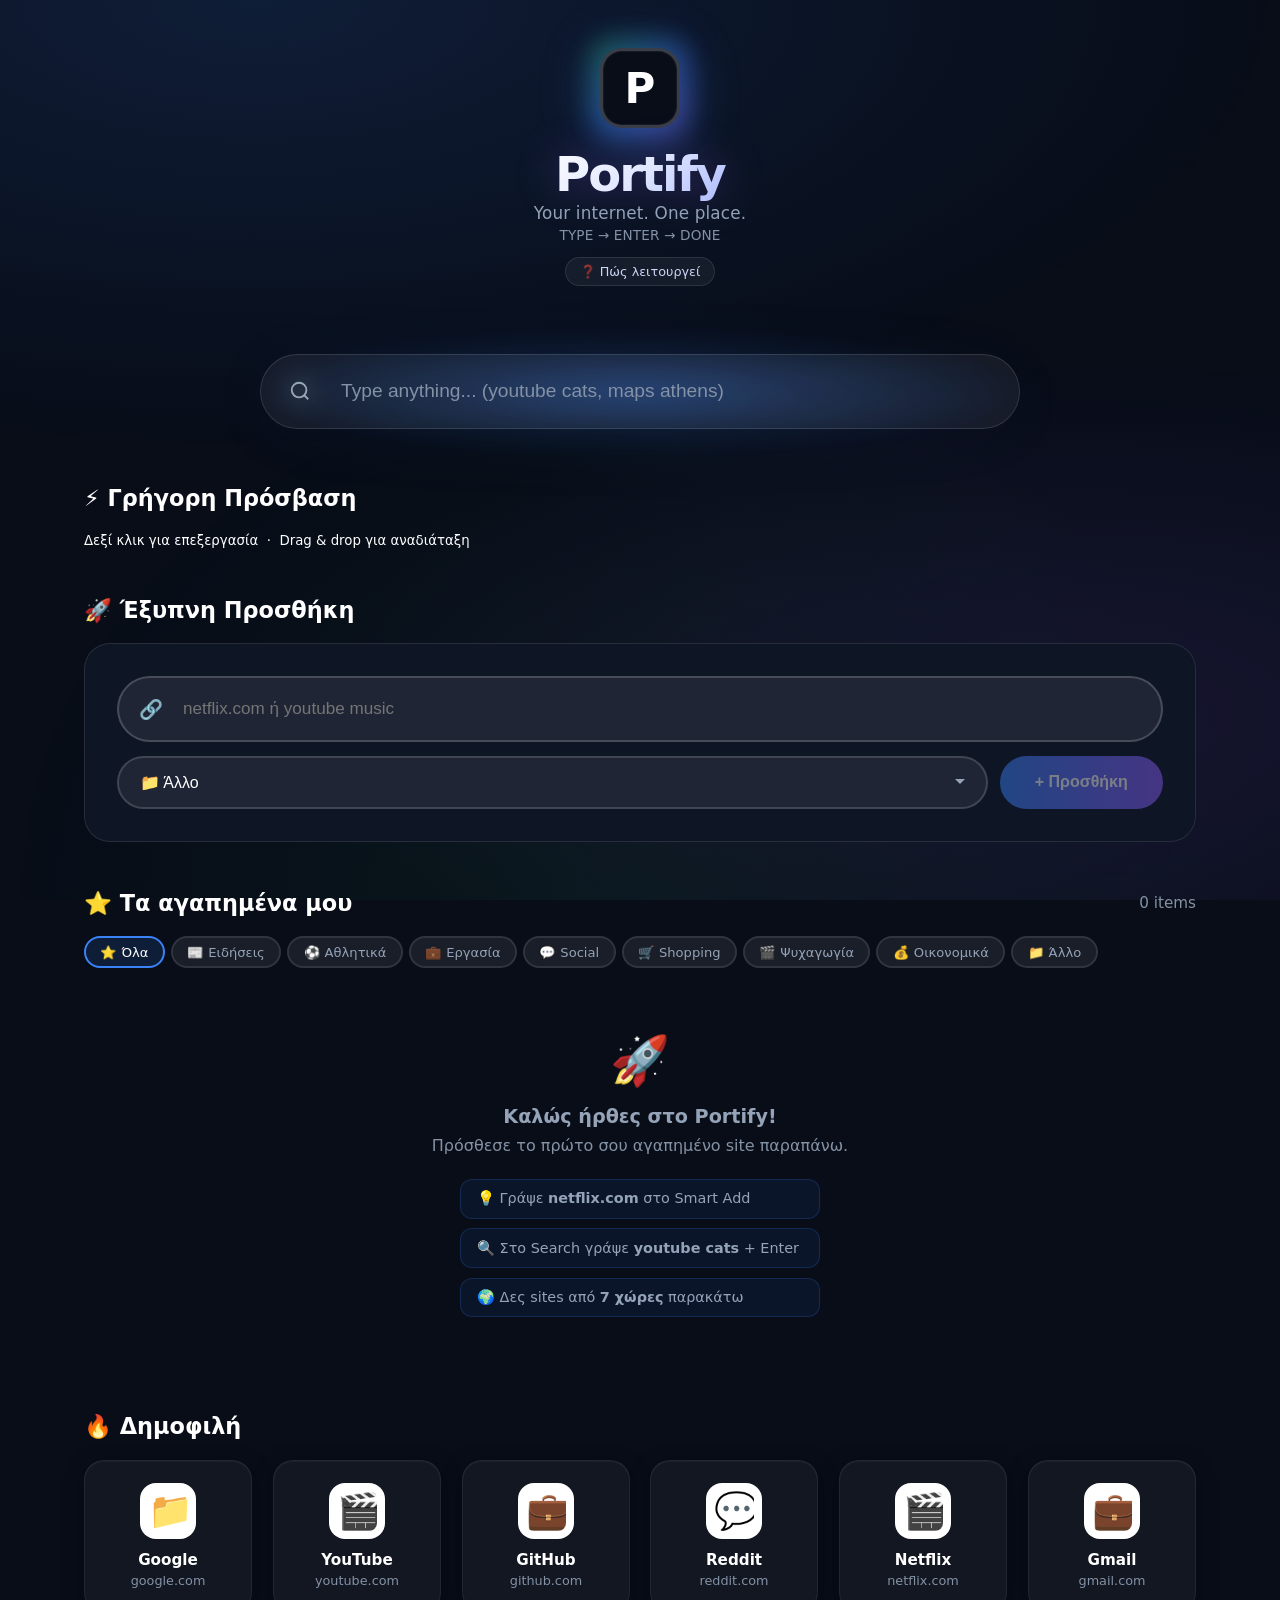
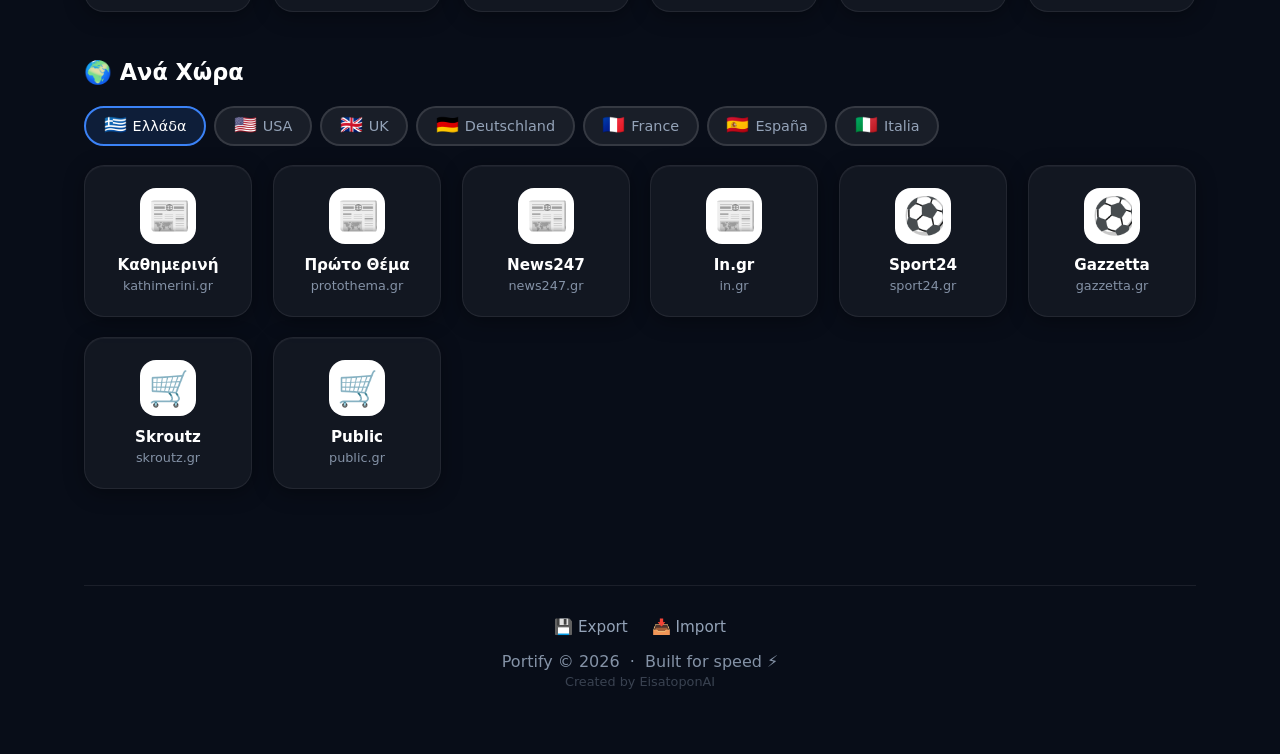
==== index.html @ dfd383bb "Update index.html" ====
<!DOCTYPE html>
<html lang="el">
<head>
    <meta charset="UTF-8">
    <meta name="viewport" content="width=device-width, initial-scale=1.0">
    <title>Portify – Your Internet, One Place</title>
    <meta name="description" content="Portify: Your internet in one place. Smart search, bookmarks και άμεση πρόσβαση παντού.">

    <!-- Portify v3.6 | 2026-04-04 -->

    <link rel="stylesheet" href="style.css?v=3.6">

    <link rel="icon" href="favicon-64.png">
    <link rel="apple-touch-icon" href="favicon-192.png">

    <!-- Google Analytics -->
    <script async src="https://www.googletagmanager.com/gtag/js?id=G-F9993EL21B"></script>
    <script>
      window.dataLayer = window.dataLayer || [];
      function gtag(){dataLayer.push(arguments);}
      gtag('js', new Date());
      gtag('config', 'G-F9993EL21B');
    </script>
</head>
<body>

<a href="#favoritesGrid" class="sr-only sr-only-focusable">Μετάβαση στα αγαπημένα</a>

<div class="container">

  <!-- HEADER -->
  <header class="header">
    <div class="header-inner">
      <div class="logo-container">
        <div class="logo-inner" aria-hidden="true">P</div>
      </div>
      <div class="brand-text">
        <h1>Portify</h1>
        <p>Your internet. One place.</p>
        <p class="hero-sub">Type → Enter → Done</p>
        <a href="help.html" target="_blank" class="help-pill">
          <span style="opacity:0.6;">❓</span> Πώς λειτουργεί
        </a>
      </div>
    </div>
  </header>

  <main id="main-content">

    <!-- SEARCH -->
    <div class="search-container" role="search">
      <div class="search-wrapper">
        <svg class="search-icon" width="22" height="22" viewBox="0 0 24 24" fill="none" stroke="currentColor" stroke-width="2" aria-hidden="true">
          <circle cx="11" cy="11" r="8"></circle>
          <path d="m21 21-4.35-4.35"></path>
        </svg>
        <input
          type="search"
          class="search-input"
          id="searchInput"
          placeholder="Type anything... (youtube cats, maps athens)"
          autocomplete="off"
          aria-label="Αναζήτηση — πληκτρολόγησε οτιδήποτε και πάτα Enter"
        >
        <div id="suggestions" class="suggestions-box"></div>
      </div>

    </div>

    <!-- QUICK ACCESS DOCK -->
    <section class="section dock-section" aria-labelledby="quick-dock-title">
      <div class="section-header">
        <h2 class="section-title" id="quick-dock-title">⚡ Γρήγορη Πρόσβαση</h2>
      </div>
      <div class="dock-container" id="quickDock" role="list" aria-label="Γρήγορες συντομεύσεις εφαρμογών">
        <!-- Rendered by JS -->
      </div>
      <div class="dock-edit-hint">
        <small>Δεξί κλικ για επεξεργασία &nbsp;·&nbsp; Drag & drop για αναδιάταξη</small>
      </div>
    </section>

    <!-- SMART ADD -->
    <section class="section" aria-labelledby="smart-add-title">
      <div class="section-header">
        <h2 class="section-title" id="smart-add-title">🚀 Έξυπνη Προσθήκη</h2>
      </div>
      <div class="smart-form">
        <div class="input-with-icon">
          <span class="input-icon" aria-hidden="true"></span>
          <input
            type="text" id="smartInput" class="smart-input"
            placeholder="netflix.com ή youtube music"
            autocomplete="off"
            aria-label="URL ή όνομα ιστοσελίδας για προσθήκη"
          >
          <div id="inputStatus" aria-live="polite" aria-atomic="true"></div>
        </div>
        <div class="form-row">
          <label for="customCategory" class="sr-only">Κατηγορία bookmark</label>
          <select id="customCategory" class="form-select">
            <option value="other">📁 Άλλο</option>
            <option value="news">📰 Ειδήσεις</option>
            <option value="sports">⚽ Αθλητικά</option>
            <option value="work">💼 Εργασία</option>
            <option value="social">💬 Social</option>
            <option value="shopping">🛒 Shopping</option>
            <option value="entertainment">🎬 Ψυχαγωγία</option>
            <option value="finance">💰 Οικονομικά</option>
          </select>
          <button id="addBtn" class="btn btn-primary" disabled aria-label="Προσθήκη bookmark">
            + Προσθήκη
          </button>
        </div>
        <div id="previewCard" class="preview-card" role="status" aria-live="polite" aria-atomic="true">
          <img id="previewIcon" src="" alt="" width="48" height="48">
          <div class="preview-info">
            <div id="previewName" class="preview-name"></div>
            <div id="previewUrl" class="preview-url"></div>
          </div>
        </div>
      </div>
    </section>

    <!-- MY BOOKMARKS -->
    <section class="section" aria-labelledby="my-bookmarks-title">
      <div class="section-header">
        <h2 class="section-title" id="my-bookmarks-title">⭐ Τα αγαπημένα μου</h2>
        <span id="myBookmarksCount" class="section-count" aria-live="polite" aria-atomic="true">0 items</span>
      </div>
      <div class="cat-filter-bar" id="categoryFilterBar" role="toolbar" aria-label="Φίλτρο κατηγορίας αγαπημένων"></div>
      <div class="grid" id="favoritesGrid" role="list" aria-label="Αγαπημένα bookmarks"></div>
    </section>

    <!-- RECENT VISITS -->
    <section class="section" id="recentSection" aria-labelledby="recent-title" style="display:none">
      <div class="section-header">
        <h2 class="section-title" id="recent-title">🕐 Πρόσφατα</h2>
      </div>
      <div class="grid" id="recentGrid" role="list" aria-label="Πρόσφατα επισκεφθέντα sites"></div>
    </section>

    <!-- TRENDING -->
    <section class="section" aria-labelledby="trending-title">
      <div class="section-header">
        <h2 class="section-title" id="trending-title">🔥 Δημοφιλή</h2>
      </div>
      <div class="grid" id="trendingGrid" role="list" aria-label="Δημοφιλή sites"></div>
    </section>

    <!-- WORLD SITES -->
    <section class="section" aria-labelledby="world-title">
      <div class="section-header">
        <h2 class="section-title" id="world-title">🌍 Ανά Χώρα</h2>
      </div>
      <nav aria-label="Επιλογή χώρας">
        <div class="country-tab-bar" id="countryTabBar" role="tablist" aria-label="Χώρες"></div>
      </nav>
      <div class="grid" id="countryGrid" role="tabpanel" aria-label="Sites ανά χώρα" aria-live="polite"></div>
    </section>

  </main>

  <!-- FOOTER -->
  <footer class="footer">
    <div class="footer-links">
      <button class="footer-btn" id="exportBtn">💾 Export</button>
      <button class="footer-btn" id="importBtn">📥 Import</button>
    </div>
    <p>Portify © 2026 &nbsp;·&nbsp; Built for speed ⚡</p>
    <small style="opacity:0.4;font-size:0.8rem;">
      Created by
      <a href="https://www.eisatopon.gr" target="_blank" rel="noopener noreferrer"
         style="color:inherit;text-decoration:none;">EisatoponAI</a>
    </small>
  </footer>

</div>

<!-- TOAST -->
<div id="toastContainer" class="toast-container" role="status" aria-live="polite" aria-atomic="true"></div>

<!-- EDIT MODAL -->
<div id="editModal" class="modal-overlay" role="dialog" aria-modal="true" aria-labelledby="edit-modal-title">
  <div class="modal">
    <h3 id="edit-modal-title">✏️ Επεξεργασία</h3>
    <form id="editForm">
      <input type="hidden" id="editIndex">
      <label for="editName" class="sr-only">Όνομα bookmark</label>
      <input type="text" id="editName" placeholder="Όνομα" required autocomplete="off">
      <label for="editUrl" class="sr-only">URL bookmark</label>
      <input type="url" id="editUrl" placeholder="URL" required>
      <label for="editCategory" class="sr-only">Κατηγορία bookmark</label>
      <select id="editCategory">
        <option value="other">📁 Άλλο</option>
        <option value="news">📰 Ειδήσεις</option>
        <option value="sports">⚽ Αθλητικά</option>
        <option value="work">💼 Εργασία</option>
        <option value="social">💬 Social</option>
        <option value="shopping">🛒 Shopping</option>
        <option value="entertainment">🎬 Ψυχαγωγία</option>
        <option value="finance">💰 Οικονομικά</option>
      </select>
      <div class="modal-buttons">
        <button type="button" id="cancelEditBtn">Ακύρωση</button>
        <button type="submit">Αποθήκευση</button>
      </div>
    </form>
  </div>
</div>

<style>
.sr-only {
  position: absolute; width: 1px; height: 1px;
  padding: 0; margin: -1px; overflow: hidden;
  clip: rect(0,0,0,0); white-space: nowrap; border: 0;
}
.sr-only-focusable:focus {
  position: fixed; top: 1rem; left: 1rem;
  width: auto; height: auto; padding: 0.5rem 1rem; clip: auto;
  background: #3b82f6; color: white; border-radius: 8px;
  z-index: 9999; font-size: 0.9rem; text-decoration: none;
}
</style>

<script src="script.js?v=3.6"></script>
</body>
</html>
---- style.css ----
/* ============================================
   PORTIFY DESIGN SYSTEM v3.6 — Signature Edition
   ============================================ */

:root {
  --bg-primary:      #080d18;
  --bg-secondary:    #0e1525;
  --bg-card:         rgba(255,255,255,0.045);
  --bg-card-hover:   rgba(255,255,255,0.09);
  --bg-input:        rgba(255,255,255,0.07);

  --accent-blue:   #3b82f6;
  --accent-green:  #22c55e;
  --accent-purple: #8b5cf6;

  /* Signature glow colors — Portify identity */
  --glow-blue:   rgba(59,130,246,0.30);
  --glow-purple: rgba(139,92,246,0.25);
  --glow-green:  rgba(34,197,94,0.20);

  --text-primary:   #ffffff;
  --text-secondary: #94a3b8;
  --text-muted:     #8492a6;

  --radius-pill: 9999px;
  --radius-card: 20px;
  --transition:  0.25s ease;

  /* Elevation shadows */
  --shadow-card:  0 4px 20px rgba(0,0,0,0.35), 0 1px 0 rgba(255,255,255,0.04) inset;
  --shadow-hover: 0 20px 60px rgba(59,130,246,0.22), 0 8px 20px rgba(0,0,0,0.45);
  --shadow-input: 0 0 0 4px rgba(59,130,246,0.18), 0 2px 20px rgba(59,130,246,0.12);
}

/* ================= RESET ================= */
*,
*::before,
*::after {
  box-sizing: border-box;
  margin: 0;
  padding: 0;
}

/* ================= BASE ================= */
body {
  background: var(--bg-primary);
  color: var(--text-primary);
  font-family: system-ui, -apple-system, BlinkMacSystemFont, 'Segoe UI', Roboto, sans-serif;
  min-height: 100vh;
  overflow-x: hidden;
}

body::before {
  content: '';
  position: fixed;
  inset: 0;
  background:
    radial-gradient(ellipse 80% 50% at 20% 0%,    rgba(59,130,246,0.14), transparent),
    radial-gradient(ellipse 60% 40% at 85% 80%,   rgba(139,92,246,0.11), transparent),
    radial-gradient(ellipse 50% 60% at 50% 100%,  rgba(34,197,94,0.06),  transparent);
  z-index: -1;
  pointer-events: none;
}

.container {
  max-width: 1160px;
  margin: 0 auto;
  padding: 2rem 1.5rem;
}

/* ================= HEADER ================= */
.header {
  text-align: center;
  margin-bottom: 3.5rem;
  padding-top: 1rem;
}

.header-inner {
  display: flex;
  flex-direction: column;
  align-items: center;
}

.logo-container {
  position: relative;
  width: 80px;
  height: 80px;
  margin-bottom: 20px;
  /* Signature glow under logo */
  filter: drop-shadow(0 8px 24px rgba(59,130,246,0.4));
}

.logo-container::before {
  content: '';
  position: absolute;
  inset: -10px;
  border-radius: 24px;
  background: linear-gradient(
    135deg,
    rgba(34,197,94,0.6),
    rgba(59,130,246,0.6),
    rgba(139,92,246,0.6)
  );
  z-index: -1;
  pointer-events: none;
  filter: blur(12px);
  opacity: 0.6;
}

.logo-inner {
  width: 100%;
  height: 100%;
  background: var(--bg-primary);
  border-radius: 22px;
  display: grid;
  place-items: center;
  font-size: 42px;
  font-weight: 900;
  border: 3px solid rgba(255,255,255,0.20);
  position: relative;
  z-index: 2;
  box-shadow: 0 0 0 1px rgba(255,255,255,0.05) inset;
}

@keyframes rotate {
  to { transform: rotate(360deg); }
}

.brand-text h1 {
  font-size: 3rem;
  font-weight: 800;
  letter-spacing: -0.04em;
  background: linear-gradient(135deg, #fff 0%, #e0e7ff 50%, #a5b4fc 100%);
  -webkit-background-clip: text;
  -webkit-text-fill-color: transparent;
  background-clip: text;
  /* Cinematic text glow */
  filter: drop-shadow(0 0 20px rgba(139,92,246,0.35));
  line-height: 1.1;
}

.brand-text p {
  color: var(--text-secondary);
  margin-top: 2px;
  font-size: 1.05rem;
  letter-spacing: 0.01em;
}

.hero-sub {
  color: var(--text-muted) !important;
  font-size: 0.85rem !important;
  margin-top: 4px !important;
  letter-spacing: 0.05em;
  text-transform: uppercase;
  font-weight: 500;
}

/* ================= SEARCH ================= */
.search-container {
  margin-top: 2.8rem;
  margin-bottom: 3.5rem;
}

.search-wrapper {
  max-width: 760px;
  margin: 0 auto;
  position: relative;

  /* 🔥 STRONGER SPOTLIGHT */
  filter: drop-shadow(0 8px 30px rgba(59,130,246,0.25));
}

.search-wrapper::before {
  content: '';
  position: absolute;
  inset: -30px;
  background: radial-gradient(
    ellipse at center,
    rgba(59,130,246,0.18),
    rgba(59,130,246,0.08),
    transparent 70%
  );
  z-index: -1;
  pointer-events: none;
}

.search-input {
  width: 100%;
  padding: 1.6rem 2rem 1.6rem 5rem;
  border-radius: var(--radius-pill);
  border: 1.5px solid rgba(255,255,255,0.12);
  background: rgba(255,255,255,0.06);
  color: var(--text-primary);
  font-size: 1.2rem;
  outline: none;
  transition: border-color var(--transition), box-shadow var(--transition), background var(--transition);
  -webkit-appearance: none;
  appearance: none;
  backdrop-filter: blur(12px);
}

.search-input::placeholder {
  color: var(--text-muted);
}

.search-input:focus {
  border-color: rgba(59,130,246,0.7);
  background: rgba(255,255,255,0.10);

  box-shadow:
    0 0 0 4px rgba(59,130,246,0.15),
    0 0 30px rgba(59,130,246,0.25),
    0 10px 40px rgba(0,0,0,0.4);
}

.search-icon {
  position: absolute;
  left: 1.8rem;
  top: 50%;
  transform: translateY(-50%);
  color: var(--text-secondary);
  pointer-events: none;
  width: 22px;
  height: 22px;
}

/* ================= AI HINTS ================= */
.ai-hints {
  text-align: center;
  margin-top: 1rem;
  color: var(--text-muted);
  font-size: 0.95rem;
}

.ai-hints b {
  color: var(--accent-blue);
  font-weight: 500;
}

.shortcuts-hint {
  text-align: center;
  margin-top: 0.6rem;
  color: var(--text-muted);
  font-size: 0.8rem;
  opacity: 0.6;
}

kbd {
  display: inline-block;
  padding: 1px 6px;
  border: 1px solid rgba(255,255,255,0.15);
  border-radius: 5px;
  background: rgba(255,255,255,0.06);
  font-family: inherit;
  font-size: 0.75rem;
  color: var(--text-secondary);
  margin: 0 1px;
}

/* ================= SECTIONS ================= */
.section {
  margin-bottom: 3rem;
}

.section-header {
  display: flex;
  justify-content: space-between;
  align-items: center;
  margin-bottom: 1.2rem;
}

.section-title {
  font-size: 1.4rem;
  font-weight: 700;
  display: flex;
  align-items: center;
  gap: 0.5rem;
}

.section-count {
  color: var(--text-muted);
  font-size: 0.95rem;
}

/* ================= SMART ADD ================= */
.smart-form {
  background: var(--bg-secondary);
  border-radius: 26px;
  padding: 2rem;
  border: 1px solid rgba(255,255,255,0.10);
}

.input-with-icon {
  position: relative;
}

.smart-input {
  width: 100%;
  padding: 1.3rem 1.5rem 1.3rem 4rem;
  border-radius: var(--radius-pill);
  border: 2px solid rgba(255,255,255,0.18);
  background: var(--bg-input);
  color: var(--text-primary);
  font-size: 1.07rem;
  outline: none;
  transition: border-color var(--transition), box-shadow var(--transition);
}

.smart-input:focus {
  border-color: var(--accent-blue);
  box-shadow: 0 0 0 4px rgba(59,130,246,0.15);
}

.input-icon {
  position: absolute;
  left: 1.4rem;
  top: 50%;
  transform: translateY(-50%);
  color: var(--text-secondary);
  pointer-events: none;
  font-size: 1.2rem;
}

.input-icon::before {
  content: "🔗";
}

#inputStatus {
  position: absolute;
  right: 1.4rem;
  top: 50%;
  transform: translateY(-50%);
  font-size: 0.85rem;
  color: var(--accent-green);
  pointer-events: none;
}

.form-row {
  display: flex;
  gap: 12px;
  margin-top: 14px;
  flex-wrap: wrap;
}

.form-select {
  flex: 1;
  min-width: 140px;
  padding: 1rem 3rem 1rem 1.3rem;
  border-radius: var(--radius-pill);
  border: 2px solid rgba(255,255,255,0.15);
  background: var(--bg-input);
  color: var(--text-primary);
  font-size: 1rem;
  cursor: pointer;
  outline: none;
  appearance: none;
  -webkit-appearance: none;
  background-image: url("data:image/svg+xml,%3Csvg xmlns='http://www.w3.org/2000/svg' width='12' height='12' viewBox='0 0 12 12'%3E%3Cpath fill='%2394a3b8' d='M6 8L1 3h10z'/%3E%3C/svg%3E");
  background-repeat: no-repeat;
  background-position: right 1.2rem center;
}

.form-select:focus {
  border-color: var(--accent-blue);
  box-shadow: 0 0 0 4px rgba(59,130,246,0.15);
}

/* ================= BUTTONS ================= */
.btn {
  padding: 1rem 2.2rem;
  border-radius: var(--radius-pill);
  font-weight: 600;
  font-size: 1rem;
  border: none;
  cursor: pointer;
  transition: transform 0.2s ease, box-shadow 0.2s ease, opacity 0.2s ease;
  white-space: nowrap;
}

.btn-primary {
  background: linear-gradient(90deg, var(--accent-blue), var(--accent-purple));
  color: #fff;
}

.btn-primary:hover:not(:disabled) {
  transform: translateY(-2px);
  box-shadow: 0 8px 25px rgba(59,130,246,0.35);
}

.btn-primary:disabled {
  opacity: 0.45;
  cursor: not-allowed;
}

/* ================= PREVIEW CARD ================= */
.preview-card {
  display: none;
  margin-top: 1rem;
  padding: 1rem;
  background: rgba(255,255,255,0.03);
  border-radius: 16px;
  border: 1px solid rgba(255,255,255,0.08);
  align-items: center;
  gap: 1rem;
}

.preview-card.visible {
  display: flex;
}

.preview-card img {
  width: 48px;
  height: 48px;
  border-radius: 12px;
  background: #fff;
  object-fit: contain;
  padding: 4px;
  flex-shrink: 0;
}

.preview-info { flex: 1; }

.preview-name {
  font-weight: 600;
  font-size: 1.1rem;
}

.preview-url {
  color: var(--text-muted);
  font-size: 0.9rem;
}

/* ================= GRID ================= */
.grid {
  display: grid;
  gap: 1.3rem;
  grid-template-columns: repeat(2, 1fr);
}

@media (min-width: 480px) {
  .grid { grid-template-columns: repeat(3, 1fr); }
}

@media (min-width: 768px) {
  .grid { grid-template-columns: repeat(4, 1fr); }
}

@media (min-width: 1024px) {
  .grid { grid-template-columns: repeat(auto-fill, minmax(162px, 1fr)); }
}

/* ================= CARD ================= */
.card {
  background: var(--bg-card);
  border-radius: var(--radius-card);
  padding: 1.4rem 1rem;
  text-align: center;
  transition: transform 0.3s cubic-bezier(0.34,1.56,0.64,1),
              background 0.25s ease,
              box-shadow 0.3s ease,
              border-color 0.25s ease,
              opacity 0.25s ease,
              filter 0.25s ease;
  border: 1px solid rgba(255,255,255,0.07);
  box-shadow: var(--shadow-card);
  color: inherit;
  display: block;
  position: relative;
  cursor: pointer;
  will-change: transform, box-shadow;
}

.card:hover {
  transform: translateY(-10px) scale(1.02);
  background: var(--bg-card-hover);
  box-shadow: var(--shadow-hover);
  border-color: rgba(59,130,246,0.25);
}

/* Focus mode — non-hovered cards dim when one is hovered */
.grid:has(.card:hover) .card:not(:hover) {
  opacity: 0.55;
  filter: grayscale(0.15);
}

.card-icon {
  width: 56px;
  height: 56px;
  border-radius: 16px;
  background: #fff;
  padding: 8px;
  margin: 0 auto 12px;
  object-fit: contain;
  display: block;
}

.card-title {
  font-size: 0.95rem;
  font-weight: 600;
  margin-bottom: 4px;
  white-space: nowrap;
  overflow: hidden;
  text-overflow: ellipsis;
}

.card-url {
  color: var(--text-muted);
  font-size: 0.8rem;
  white-space: nowrap;
  overflow: hidden;
  text-overflow: ellipsis;
}

/* -----------------------------------------------
   Card action buttons (edit / delete)

   On desktop  → hidden until hover
   On touch    → always visible (no hover state)
----------------------------------------------- */
.card-actions {
  position: absolute;
  top: 8px;
  right: 8px;
  display: flex;
  gap: 4px;
  opacity: 0;
  transition: opacity 0.2s ease;
}

/* Show on hover (desktop) */
.card:hover .card-actions {
  opacity: 1;
}

/* Always show on touch devices */
@media (hover: none) {
  .card-actions {
    opacity: 1;
  }
}

.card-action-btn {
  width: 28px;
  height: 28px;
  border-radius: 8px;
  background: rgba(0,0,0,0.45);
  backdrop-filter: blur(4px);
  border: none;
  color: #fff;
  cursor: pointer;
  display: grid;
  place-items: center;
  font-size: 0.85rem;
  transition: background 0.2s ease;
  line-height: 1;
}

.card-action-btn:hover {
  background: rgba(255,255,255,0.20);
}

/* ── Frequency badge on recent cards ── */
.freq-badge {
  position: absolute;
  top: 8px;
  left: 8px;
  background: var(--accent-blue);
  color: white;
  font-size: 0.65rem;
  font-weight: 700;
  padding: 2px 6px;
  border-radius: 999px;
  line-height: 1.4;
  pointer-events: none;
  opacity: 0.85;
}

/* ── Signature glow per category (Portify identity) ── */
.card.cat-news:hover        { box-shadow: 0 20px 55px rgba(239,68,68,0.20),    0 8px 20px rgba(0,0,0,0.4); border-color: rgba(239,68,68,0.25); }
.card.cat-sports:hover      { box-shadow: 0 20px 55px rgba(34,197,94,0.20),    0 8px 20px rgba(0,0,0,0.4); border-color: rgba(34,197,94,0.25); }
.card.cat-work:hover        { box-shadow: 0 20px 55px rgba(59,130,246,0.22),   0 8px 20px rgba(0,0,0,0.4); border-color: rgba(59,130,246,0.28); }
.card.cat-social:hover      { box-shadow: 0 20px 55px rgba(139,92,246,0.22),   0 8px 20px rgba(0,0,0,0.4); border-color: rgba(139,92,246,0.28); }
.card.cat-shopping:hover    { box-shadow: 0 20px 55px rgba(245,158,11,0.20),   0 8px 20px rgba(0,0,0,0.4); border-color: rgba(245,158,11,0.25); }
.card.cat-entertainment:hover { box-shadow: 0 20px 55px rgba(236,72,153,0.20), 0 8px 20px rgba(0,0,0,0.4); border-color: rgba(236,72,153,0.25); }
.card.cat-finance:hover     { box-shadow: 0 20px 55px rgba(6,182,212,0.20),    0 8px 20px rgba(0,0,0,0.4); border-color: rgba(6,182,212,0.25); }

/* ================= EMPTY STATE ================= */
.empty-state {
  grid-column: 1 / -1;
  text-align: center;
  padding: 3rem;
  color: var(--text-secondary);
}

.empty-state-icon {
  font-size: 3rem;
  margin-bottom: 1rem;
}

.empty-state h3 {
  margin-bottom: 0.5rem;
  color: var(--text-secondary);
  font-size: 1.2rem;
}

.empty-state p {
  color: var(--text-muted);
  margin-bottom: 1.5rem;
}

.onboarding-tips {
  display: flex;
  flex-direction: column;
  gap: 0.6rem;
  max-width: 360px;
  margin: 0 auto;
}

.onboarding-tip {
  background: rgba(59,130,246,0.08);
  border: 1px solid rgba(59,130,246,0.2);
  border-radius: 12px;
  padding: 0.65rem 1rem;
  font-size: 0.9rem;
  color: var(--text-secondary);
  text-align: left;
}

/* ================= FOOTER ================= */
.footer {
  text-align: center;
  margin-top: 6rem;
  padding: 2rem 0;
  color: var(--text-muted);
  border-top: 1px solid rgba(255,255,255,0.08);
}

.footer-links {
  margin-bottom: 1rem;
  display: flex;
  justify-content: center;
  gap: 1.5rem;
  flex-wrap: wrap;
}

/* Footer uses <button> now, styled to look like links */
.footer-btn {
  background: none;
  border: none;
  padding: 0;
  color: var(--text-secondary);
  font-size: 0.95rem;
  cursor: pointer;
  transition: color var(--transition);
  font-family: inherit;
}

.footer-btn:hover {
  color: var(--accent-blue);
}

/* ================= MODALS ================= */
.modal-overlay {
  display: none;
  position: fixed;
  inset: 0;
  background: rgba(0,0,0,0.80);
  backdrop-filter: blur(4px);
  z-index: 1000;
  place-items: center;
  padding: 1rem;
}

.modal-overlay.active {
  display: grid;
}

.modal {
  background: var(--bg-secondary);
  padding: 2rem;
  border-radius: 24px;
  border: 1px solid rgba(255,255,255,0.10);
  max-width: 420px;
  width: 100%;
  max-height: 90vh;
  overflow-y: auto;
}

.modal h3 {
  margin-bottom: 1.5rem;
  font-size: 1.3rem;
  display: flex;
  align-items: center;
  gap: 0.5rem;
}

.modal p {
  margin-bottom: 0.8rem;
  color: var(--text-secondary);
  font-size: 0.95rem;
}

.confirm-message {
  font-size: 1rem;
  color: var(--text-primary) !important;
  margin-bottom: 1.5rem !important;
}

.modal form {
  display: flex;
  flex-direction: column;
  gap: 1rem;
}

.modal input,
.modal select {
  padding: 1rem 1.2rem;
  border-radius: 12px;
  border: 2px solid rgba(255,255,255,0.15);
  background: var(--bg-input);
  color: var(--text-primary);
  font-size: 1rem;
  outline: none;
  transition: border-color var(--transition);
  font-family: inherit;
}

.modal input:focus,
.modal select:focus {
  border-color: var(--accent-blue);
  box-shadow: 0 0 0 4px rgba(59,130,246,0.15);
}

.modal-buttons {
  display: flex;
  gap: 1rem;
  margin-top: 0.5rem;
}

.modal-buttons button {
  flex: 1;
  padding: 0.9rem;
  border-radius: 12px;
  border: none;
  cursor: pointer;
  font-size: 1rem;
  font-weight: 500;
  transition: background 0.2s ease;
  font-family: inherit;
}

.modal-buttons button:first-child {
  background: rgba(255,255,255,0.10);
  color: var(--text-primary);
}

.modal-buttons button:first-child:hover {
  background: rgba(255,255,255,0.18);
}

.modal-buttons button:last-child {
  background: var(--accent-blue);
  color: #fff;
}

.modal-buttons button:last-child:hover {
  background: #2563eb;
}

/* ================= TOASTS ================= */
.toast-container {
  position: fixed;
  bottom: 2rem;
  right: 2rem;
  z-index: 1001;
  display: flex;
  flex-direction: column;
  gap: 0.5rem;
  pointer-events: none;
}

.toast {
  background: var(--bg-secondary);
  color: var(--text-primary);
  padding: 1rem 1.5rem;
  border-radius: 12px;
  border: 1px solid rgba(255,255,255,0.10);
  box-shadow: 0 10px 30px rgba(0,0,0,0.40);
  animation: slideIn 0.3s ease;
  pointer-events: auto;
  max-width: 320px;
  font-size: 0.95rem;
}

.toast.success { border-left: 4px solid var(--accent-green); }
.toast.error   { border-left: 4px solid #ef4444; }

@keyframes slideIn {
  from { transform: translateX(110%); opacity: 0; }
  to   { transform: translateX(0);    opacity: 1; }
}

@keyframes slideOut {
  from { transform: translateX(0);    opacity: 1; }
  to   { transform: translateX(110%); opacity: 0; }
}

/* ================= CATEGORY FILTER BAR ================= */
.cat-filter-bar {
  display: flex;
  gap: 6px;
  flex-wrap: wrap;
  margin-bottom: 1rem;
}

.cat-filter-btn {
  display: flex;
  align-items: center;
  gap: 5px;
  padding: 0.4rem 0.9rem;
  border-radius: var(--radius-pill);
  border: 2px solid rgba(255,255,255,0.10);
  background: var(--bg-input);
  color: var(--text-secondary);
  font-size: 0.82rem;
  font-weight: 500;
  cursor: pointer;
  transition: border-color var(--transition), color var(--transition), background var(--transition);
  font-family: inherit;
  white-space: nowrap;
}

.cat-filter-btn:hover {
  border-color: rgba(255,255,255,0.22);
  color: var(--text-primary);
}

.cat-filter-btn.active {
  border-color: var(--accent-blue);
  background: rgba(59,130,246,0.15);
  color: var(--text-primary);
}

.cat-filter-label {
  /* hide on very small screens */
}

@media (max-width: 420px) {
  .cat-filter-label { display: none; }
  .cat-filter-btn   { padding: 0.4rem 0.6rem; }
}

/* ================= DRAG & DROP ================= */
.card[draggable] {
  cursor: grab;
}

.card[draggable]:active {
  cursor: grabbing;
}

.card.dragging {
  opacity: 0.35;
  transform: scale(0.97);
  border-color: var(--accent-blue);
}

.card.drag-over {
  border-color: var(--accent-purple);
  background: rgba(139,92,246,0.15);
  transform: translateY(-4px);
}

/* ================= COUNTRY TABS ================= */
.country-tab-bar {
  display: flex;
  gap: 8px;
  flex-wrap: wrap;
  margin-bottom: 1.2rem;
}

.country-tab {
  display: flex;
  align-items: center;
  gap: 6px;
  padding: 0.55rem 1.1rem;
  border-radius: var(--radius-pill);
  border: 2px solid rgba(255,255,255,0.12);
  background: var(--bg-input);
  color: var(--text-secondary);
  font-size: 0.9rem;
  font-weight: 500;
  cursor: pointer;
  transition: border-color var(--transition), color var(--transition),
              background var(--transition), transform 0.15s ease;
  font-family: inherit;
  white-space: nowrap;
}

.country-tab:hover {
  border-color: rgba(255,255,255,0.25);
  color: var(--text-primary);
  transform: translateY(-1px);
}

.country-tab.active {
  border-color: var(--accent-blue);
  background: rgba(59,130,246,0.15);
  color: var(--text-primary);
}

.tab-flag {
  font-size: 1.15rem;
  line-height: 1;
}

.tab-label {
  /* hide label on very small screens, show only flag */
}

/* country grid fade transition */
#countryGrid {
  transition: opacity 0.15s ease;
}

@media (max-width: 380px) {
  .tab-label { display: none; }
  .country-tab { padding: 0.55rem 0.75rem; }
}

/* ================= RESPONSIVE ================= */
@media (max-width: 640px) {
  .brand-text h1 { font-size: 2rem; }

  .smart-form { padding: 1.5rem; }

  .form-row {
    flex-direction: column;
  }

  .form-select,
  .btn {
    width: 100%;
  }

  .footer-links {
    flex-direction: column;
    gap: 0.75rem;
  }

  .toast-container {
    bottom: 1rem;
    right: 1rem;
    left: 1rem;
  }

  .toast {
    max-width: 100%;
  }
}

/* ================= ACCESSIBILITY ================= */
@media (prefers-reduced-motion: reduce) {
  *,
  *::before,
  *::after {
    animation-duration: 0.01ms !important;
    animation-iteration-count: 1 !important;
    transition-duration: 0.01ms !important;
  }
}

/* Keyboard navigation focus ring — subtle but clear */
*:focus-visible {
  outline: 2px solid rgba(59,130,246,0.7);
  outline-offset: 3px;
  border-radius: 4px;
}
.help-pill {
    display: inline-block;
    margin-top: 14px;
    margin-bottom: 12px;
    padding: 6px 14px;
    font-size: 0.8rem;
    color: #cbd5f5;
    background: rgba(255,255,255,0.05);
    border: 1px solid rgba(255,255,255,0.1);
    border-radius: 999px;
    text-decoration: none;
    backdrop-filter: blur(6px);
    transition: all 0.25s ease;
}

/* 👇 Hover effect */
.help-pill:hover {
    background: rgba(59,130,246,0.12);
    border-color: rgba(59,130,246,0.4);
    color: #93c5fd;
    transform: translateY(-1px);
    box-shadow: 0 0 10px rgba(59,130,246,0.35);
}
.suggestion-item.active {
  background: rgba(59,130,246,0.25);
  color: white;
}
/* ================= SUGGESTIONS ================= */
.suggestions-box {
  position: absolute;
  top: calc(100% + 8px);
  left: 0;
  width: 100%;

  background: rgba(15, 23, 42, 0.9);
  border: 1px solid rgba(255,255,255,0.08);
  border-radius: 16px;

  backdrop-filter: blur(16px);
  -webkit-backdrop-filter: blur(16px);

  box-shadow:
    0 20px 60px rgba(0,0,0,0.5),
    0 0 0 1px rgba(255,255,255,0.04) inset;

  overflow: hidden;
  display: none;
  z-index: 100;
}

/* suggestion item */
.suggestion-item {
  padding: 14px 18px;
  cursor: pointer;
  color: var(--text-secondary);
  font-size: 0.95rem;

  display: flex;
  align-items: center;
  gap: 10px;

  transition: all 0.18s ease;
}

.suggestion-item:hover {
  background: rgba(59,130,246,0.18);
  color: white;
}

/* separator */
.suggestion-item:not(:last-child) {
  border-bottom: 1px solid rgba(255,255,255,0.05);
}
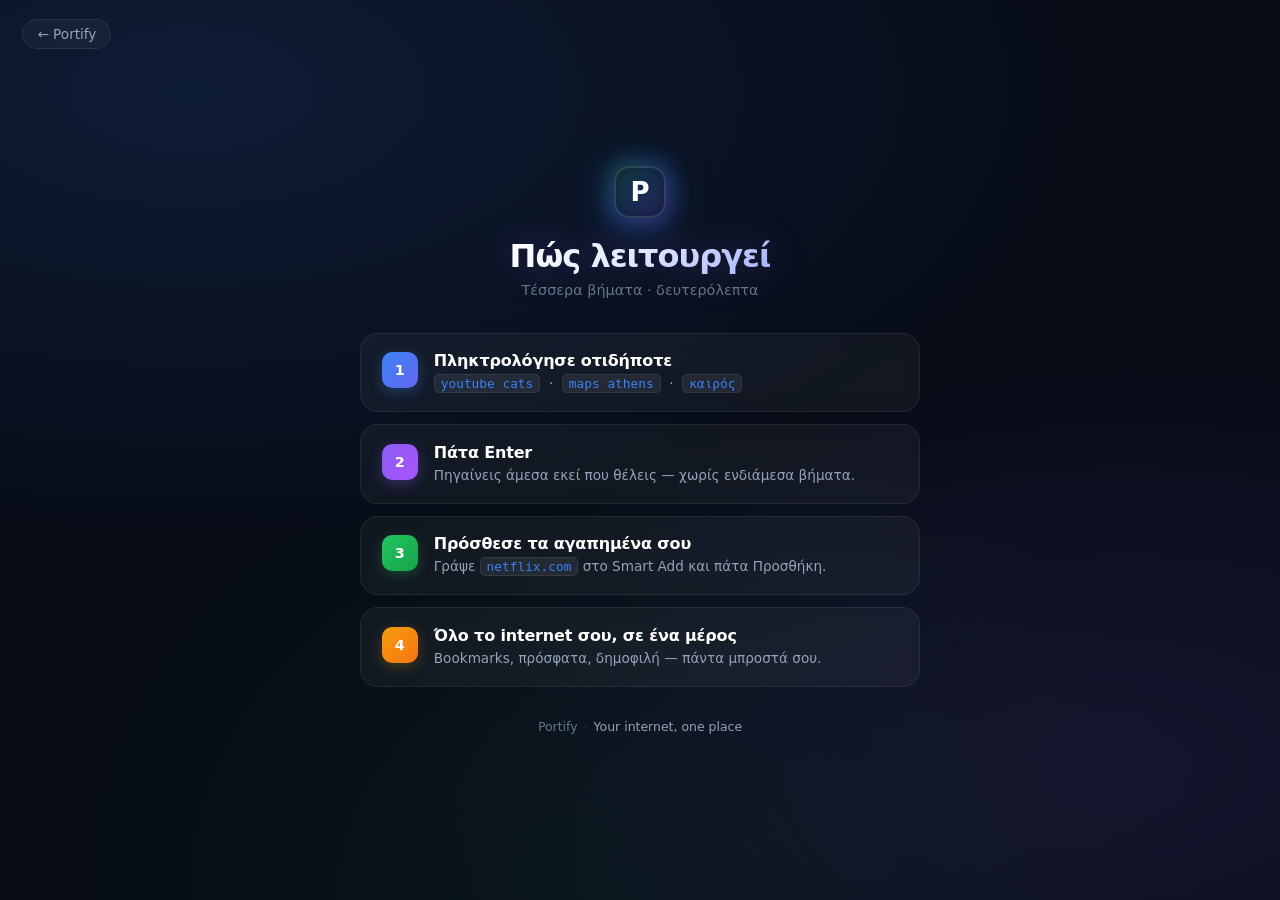
==== commit 208b420b: "Update index.html" ====
--- a/index.html
+++ b/index.html
@@ -1,228 +1,287 @@
 <!DOCTYPE html>
 <html lang="el">
 <head>
-    <meta charset="UTF-8">
-    <meta name="viewport" content="width=device-width, initial-scale=1.0">
-    <title>Portify – Your Internet, One Place</title>
-    <meta name="description" content="Portify: Your internet in one place. Smart search, bookmarks και άμεση πρόσβαση παντού.">
-
-    <!-- Portify v3.6 | 2026-04-04 -->
-
-    <link rel="stylesheet" href="style.css?v=3.6">
-
-    <link rel="icon" href="favicon-64.png">
-    <link rel="apple-touch-icon" href="favicon-192.png">
-
-    <!-- Google Analytics -->
-    <script async src="https://www.googletagmanager.com/gtag/js?id=G-F9993EL21B"></script>
-    <script>
-      window.dataLayer = window.dataLayer || [];
-      function gtag(){dataLayer.push(arguments);}
-      gtag('js', new Date());
-      gtag('config', 'G-F9993EL21B');
-    </script>
+<meta charset="UTF-8">
+<meta name="viewport" content="width=device-width, initial-scale=1.0">
+<title>Πώς λειτουργεί — Portify</title>
+<style>
+  :root {
+    --bg-primary:   #080d18;
+    --bg-secondary: #0e1525;
+    --bg-card:      rgba(255,255,255,0.045);
+    --accent-blue:  #3b82f6;
+    --accent-green: #22c55e;
+    --accent-purple:#8b5cf6;
+    --text-primary: #ffffff;
+    --text-secondary:#94a3b8;
+    --text-muted:   #64748b;
+  }
+
+  * { box-sizing: border-box; margin: 0; padding: 0; }
+
+  body {
+    background: var(--bg-primary);
+    color: var(--text-primary);
+    font-family: system-ui, -apple-system, BlinkMacSystemFont, 'Segoe UI', sans-serif;
+    min-height: 100vh;
+    display: flex;
+    flex-direction: column;
+    align-items: center;
+    justify-content: center;
+    padding: 2rem 1.5rem;
+    overflow-x: hidden;
+  }
+
+  /* Background ambient glows */
+  body::before {
+    content: '';
+    position: fixed; inset: 0;
+    background:
+      radial-gradient(ellipse 70% 50% at 15% 10%,  rgba(59,130,246,0.13), transparent),
+      radial-gradient(ellipse 55% 45% at 88% 85%,  rgba(139,92,246,0.10), transparent),
+      radial-gradient(ellipse 45% 55% at 50% 100%, rgba(34,197,94,0.06),  transparent);
+    z-index: -1; pointer-events: none;
+  }
+
+  /* ── Back link ── */
+  .back-link {
+    position: fixed; top: 1.2rem; left: 1.4rem;
+    display: flex; align-items: center; gap: 6px;
+    color: var(--text-secondary); text-decoration: none;
+    font-size: 0.85rem; font-weight: 500;
+    padding: 6px 14px; border-radius: 999px;
+    border: 1px solid rgba(255,255,255,0.08);
+    background: rgba(255,255,255,0.04);
+    backdrop-filter: blur(8px);
+    transition: all 0.22s ease;
+    opacity: 0;
+    animation: fadeSlideDown 0.5s ease 0.1s forwards;
+  }
+  .back-link:hover {
+    color: var(--text-primary);
+    border-color: rgba(59,130,246,0.35);
+    background: rgba(59,130,246,0.08);
+    transform: translateX(-2px);
+  }
+
+  /* ── Wrapper ── */
+  .wrapper {
+    width: 100%; max-width: 560px;
+    display: flex; flex-direction: column; align-items: center;
+    gap: 0;
+  }
+
+  /* ── Logo mini ── */
+  .logo-mini {
+    width: 52px; height: 52px;
+    background: var(--bg-primary);
+    border-radius: 16px;
+    display: grid; place-items: center;
+    font-size: 26px; font-weight: 900;
+    border: 2px solid rgba(255,255,255,0.15);
+    filter: drop-shadow(0 6px 20px rgba(59,130,246,0.35));
+    margin-bottom: 1.2rem;
+    position: relative;
+    opacity: 0;
+    animation: fadeScaleIn 0.5s cubic-bezier(0.34,1.56,0.64,1) 0.2s forwards;
+  }
+  .logo-mini::before {
+    content: '';
+    position: absolute; inset: -8px;
+    border-radius: 20px;
+    background: linear-gradient(135deg, rgba(34,197,94,0.5), rgba(59,130,246,0.5), rgba(139,92,246,0.5));
+    z-index: -1; filter: blur(10px); opacity: 0.55;
+  }
+
+  /* ── Heading ── */
+  h1 {
+    font-size: 2rem; font-weight: 800; letter-spacing: -0.03em;
+    background: linear-gradient(135deg, #fff 0%, #e0e7ff 50%, #a5b4fc 100%);
+    -webkit-background-clip: text; -webkit-text-fill-color: transparent; background-clip: text;
+    filter: drop-shadow(0 0 18px rgba(139,92,246,0.30));
+    text-align: center; margin-bottom: 0.4rem;
+    opacity: 0;
+    animation: fadeSlideUp 0.5s ease 0.3s forwards;
+  }
+
+  .subtitle {
+    color: var(--text-muted); font-size: 0.9rem; text-align: center;
+    margin-bottom: 2.2rem;
+    opacity: 0;
+    animation: fadeSlideUp 0.5s ease 0.4s forwards;
+  }
+
+  /* ── Steps ── */
+  .steps {
+    width: 100%;
+    display: flex; flex-direction: column; gap: 12px;
+  }
+
+  .step {
+    display: flex; align-items: flex-start; gap: 16px;
+    padding: 1.1rem 1.3rem;
+    background: var(--bg-card);
+    border: 1px solid rgba(255,255,255,0.07);
+    border-radius: 18px;
+    backdrop-filter: blur(10px);
+    transition: transform 0.25s cubic-bezier(0.34,1.56,0.64,1),
+                box-shadow 0.25s ease, border-color 0.25s ease;
+    opacity: 0;
+    /* staggered via inline style */
+  }
+
+  .step:hover {
+    transform: translateX(6px);
+    border-color: rgba(59,130,246,0.25);
+    box-shadow: 0 8px 32px rgba(59,130,246,0.12), 0 2px 8px rgba(0,0,0,0.3);
+  }
+
+  /* Number badge */
+  .step-num {
+    flex-shrink: 0;
+    width: 36px; height: 36px;
+    border-radius: 10px;
+    display: grid; place-items: center;
+    font-size: 0.9rem; font-weight: 700;
+    background: linear-gradient(135deg, var(--accent-blue), var(--accent-purple));
+    box-shadow: 0 4px 14px rgba(59,130,246,0.30);
+    margin-top: 1px;
+  }
+
+  /* Per-step accent colors */
+  .step:nth-child(1) .step-num { background: linear-gradient(135deg, #3b82f6, #6366f1); box-shadow: 0 4px 14px rgba(59,130,246,0.30); }
+  .step:nth-child(2) .step-num { background: linear-gradient(135deg, #8b5cf6, #a855f7); box-shadow: 0 4px 14px rgba(139,92,246,0.30); }
+  .step:nth-child(3) .step-num { background: linear-gradient(135deg, #22c55e, #16a34a); box-shadow: 0 4px 14px rgba(34,197,94,0.25); }
+  .step:nth-child(4) .step-num { background: linear-gradient(135deg, #f59e0b, #f97316); box-shadow: 0 4px 14px rgba(245,158,11,0.25); }
+
+  .step:nth-child(1):hover { border-color: rgba(59,130,246,0.28);  box-shadow: 0 8px 32px rgba(59,130,246,0.13); }
+  .step:nth-child(2):hover { border-color: rgba(139,92,246,0.28); box-shadow: 0 8px 32px rgba(139,92,246,0.13); }
+  .step:nth-child(3):hover { border-color: rgba(34,197,94,0.25);  box-shadow: 0 8px 32px rgba(34,197,94,0.10); }
+  .step:nth-child(4):hover { border-color: rgba(245,158,11,0.25); box-shadow: 0 8px 32px rgba(245,158,11,0.10); }
+
+  .step-body { flex: 1; }
+
+  .step-title {
+    font-size: 1rem; font-weight: 650;
+    color: var(--text-primary);
+    margin-bottom: 3px;
+    letter-spacing: -0.01em;
+  }
+
+  .step-desc {
+    font-size: 0.85rem; color: var(--text-secondary); line-height: 1.5;
+  }
+
+  .step-desc code {
+    font-family: 'SF Mono', 'Fira Code', monospace;
+    background: rgba(255,255,255,0.07);
+    border: 1px solid rgba(255,255,255,0.08);
+    border-radius: 5px; padding: 1px 6px; font-size: 0.8rem;
+    color: var(--accent-blue);
+  }
+
+  /* ── Footer ── */
+  .footer {
+    margin-top: 2rem;
+    color: var(--text-muted); font-size: 0.78rem;
+    display: flex; align-items: center; gap: 6px;
+    opacity: 0;
+    animation: fadeSlideUp 0.5s ease 1s forwards;
+  }
+  .footer a {
+    color: var(--text-secondary); text-decoration: none;
+    transition: color 0.2s;
+  }
+  .footer a:hover { color: var(--accent-blue); }
+
+  /* ── Connector line between steps ── */
+  .step-connector {
+    width: 1px; height: 10px;
+    background: linear-gradient(to bottom, rgba(255,255,255,0.08), transparent);
+    margin: 0 auto;
+    opacity: 0;
+    animation: fadeSlideUp 0.4s ease 0.85s forwards;
+  }
+
+  /* ── Animations ── */
+  @keyframes fadeSlideUp   { from { opacity:0; transform:translateY(12px); } to { opacity:1; transform:translateY(0); } }
+  @keyframes fadeSlideDown { from { opacity:0; transform:translateY(-8px); } to { opacity:1; transform:translateY(0); } }
+  @keyframes fadeScaleIn   { from { opacity:0; transform:scale(0.85); }      to { opacity:1; transform:scale(1); } }
+
+  /* Step stagger via CSS custom property */
+  .step:nth-child(1) { animation: fadeSlideUp 0.45s ease calc(0.45s) forwards; }
+  .step:nth-child(2) { animation: fadeSlideUp 0.45s ease calc(0.55s) forwards; }
+  .step:nth-child(3) { animation: fadeSlideUp 0.45s ease calc(0.65s) forwards; }
+  .step:nth-child(4) { animation: fadeSlideUp 0.45s ease calc(0.75s) forwards; }
+
+  /* ── Reduced motion ── */
+  @media (prefers-reduced-motion: reduce) {
+    *, *::before, *::after { animation-duration: 0.01ms !important; }
+  }
+
+  @media (max-width: 480px) {
+    h1 { font-size: 1.6rem; }
+    .step { padding: 0.9rem 1rem; gap: 12px; }
+    .step-num { width: 30px; height: 30px; font-size: 0.8rem; border-radius: 8px; }
+  }
+</style>
 </head>
 <body>
 
-<a href="#favoritesGrid" class="sr-only sr-only-focusable">Μετάβαση στα αγαπημένα</a>
-
-<div class="container">
-
-  <!-- HEADER -->
-  <header class="header">
-    <div class="header-inner">
-      <div class="logo-container">
-        <div class="logo-inner" aria-hidden="true">P</div>
-      </div>
-      <div class="brand-text">
-        <h1>Portify</h1>
-        <p>Your internet. One place.</p>
-        <p class="hero-sub">Type → Enter → Done</p>
-        <a href="help.html" target="_blank" class="help-pill">
-          <span style="opacity:0.6;">❓</span> Πώς λειτουργεί
-        </a>
-      </div>
-    </div>
-  </header>
-
-  <main id="main-content">
-
-    <!-- SEARCH -->
-    <div class="search-container" role="search">
-      <div class="search-wrapper">
-        <svg class="search-icon" width="22" height="22" viewBox="0 0 24 24" fill="none" stroke="currentColor" stroke-width="2" aria-hidden="true">
-          <circle cx="11" cy="11" r="8"></circle>
-          <path d="m21 21-4.35-4.35"></path>
-        </svg>
-        <input
-          type="search"
-          class="search-input"
-          id="searchInput"
-          placeholder="Type anything... (youtube cats, maps athens)"
-          autocomplete="off"
-          aria-label="Αναζήτηση — πληκτρολόγησε οτιδήποτε και πάτα Enter"
-        >
-        <div id="suggestions" class="suggestions-box"></div>
-      </div>
-
-    </div>
-
-    <!-- QUICK ACCESS DOCK -->
-    <section class="section dock-section" aria-labelledby="quick-dock-title">
-      <div class="section-header">
-        <h2 class="section-title" id="quick-dock-title">⚡ Γρήγορη Πρόσβαση</h2>
-      </div>
-      <div class="dock-container" id="quickDock" role="list" aria-label="Γρήγορες συντομεύσεις εφαρμογών">
-        <!-- Rendered by JS -->
-      </div>
-      <div class="dock-edit-hint">
-        <small>Δεξί κλικ για επεξεργασία &nbsp;·&nbsp; Drag & drop για αναδιάταξη</small>
-      </div>
-    </section>
-
-    <!-- SMART ADD -->
-    <section class="section" aria-labelledby="smart-add-title">
-      <div class="section-header">
-        <h2 class="section-title" id="smart-add-title">🚀 Έξυπνη Προσθήκη</h2>
-      </div>
-      <div class="smart-form">
-        <div class="input-with-icon">
-          <span class="input-icon" aria-hidden="true"></span>
-          <input
-            type="text" id="smartInput" class="smart-input"
-            placeholder="netflix.com ή youtube music"
-            autocomplete="off"
-            aria-label="URL ή όνομα ιστοσελίδας για προσθήκη"
-          >
-          <div id="inputStatus" aria-live="polite" aria-atomic="true"></div>
+<a href="index.html" class="back-link">← Portify</a>
+
+<div class="wrapper">
+
+  <div class="logo-mini">P</div>
+
+  <h1>Πώς λειτουργεί</h1>
+  <p class="subtitle">Τέσσερα βήματα · δευτερόλεπτα</p>
+
+  <div class="steps">
+
+    <div class="step">
+      <div class="step-num">1</div>
+      <div class="step-body">
+        <div class="step-title">Πληκτρολόγησε οτιδήποτε</div>
+        <div class="step-desc">
+          <code>youtube cats</code> &nbsp;·&nbsp; <code>maps athens</code> &nbsp;·&nbsp; <code>καιρός</code>
         </div>
-        <div class="form-row">
-          <label for="customCategory" class="sr-only">Κατηγορία bookmark</label>
-          <select id="customCategory" class="form-select">
-            <option value="other">📁 Άλλο</option>
-            <option value="news">📰 Ειδήσεις</option>
-            <option value="sports">⚽ Αθλητικά</option>
-            <option value="work">💼 Εργασία</option>
-            <option value="social">💬 Social</option>
-            <option value="shopping">🛒 Shopping</option>
-            <option value="entertainment">🎬 Ψυχαγωγία</option>
-            <option value="finance">💰 Οικονομικά</option>
-          </select>
-          <button id="addBtn" class="btn btn-primary" disabled aria-label="Προσθήκη bookmark">
-            + Προσθήκη
-          </button>
-        </div>
-        <div id="previewCard" class="preview-card" role="status" aria-live="polite" aria-atomic="true">
-          <img id="previewIcon" src="" alt="" width="48" height="48">
-          <div class="preview-info">
-            <div id="previewName" class="preview-name"></div>
-            <div id="previewUrl" class="preview-url"></div>
-          </div>
-        </div>
-      </div>
-    </section>
-
-    <!-- MY BOOKMARKS -->
-    <section class="section" aria-labelledby="my-bookmarks-title">
-      <div class="section-header">
-        <h2 class="section-title" id="my-bookmarks-title">⭐ Τα αγαπημένα μου</h2>
-        <span id="myBookmarksCount" class="section-count" aria-live="polite" aria-atomic="true">0 items</span>
-      </div>
-      <div class="cat-filter-bar" id="categoryFilterBar" role="toolbar" aria-label="Φίλτρο κατηγορίας αγαπημένων"></div>
-      <div class="grid" id="favoritesGrid" role="list" aria-label="Αγαπημένα bookmarks"></div>
-    </section>
-
-    <!-- RECENT VISITS -->
-    <section class="section" id="recentSection" aria-labelledby="recent-title" style="display:none">
-      <div class="section-header">
-        <h2 class="section-title" id="recent-title">🕐 Πρόσφατα</h2>
-      </div>
-      <div class="grid" id="recentGrid" role="list" aria-label="Πρόσφατα επισκεφθέντα sites"></div>
-    </section>
-
-    <!-- TRENDING -->
-    <section class="section" aria-labelledby="trending-title">
-      <div class="section-header">
-        <h2 class="section-title" id="trending-title">🔥 Δημοφιλή</h2>
-      </div>
-      <div class="grid" id="trendingGrid" role="list" aria-label="Δημοφιλή sites"></div>
-    </section>
-
-    <!-- WORLD SITES -->
-    <section class="section" aria-labelledby="world-title">
-      <div class="section-header">
-        <h2 class="section-title" id="world-title">🌍 Ανά Χώρα</h2>
-      </div>
-      <nav aria-label="Επιλογή χώρας">
-        <div class="country-tab-bar" id="countryTabBar" role="tablist" aria-label="Χώρες"></div>
-      </nav>
-      <div class="grid" id="countryGrid" role="tabpanel" aria-label="Sites ανά χώρα" aria-live="polite"></div>
-    </section>
-
-  </main>
-
-  <!-- FOOTER -->
-  <footer class="footer">
-    <div class="footer-links">
-      <button class="footer-btn" id="exportBtn">💾 Export</button>
-      <button class="footer-btn" id="importBtn">📥 Import</button>
-    </div>
-    <p>Portify © 2026 &nbsp;·&nbsp; Built for speed ⚡</p>
-    <small style="opacity:0.4;font-size:0.8rem;">
-      Created by
-      <a href="https://www.eisatopon.gr" target="_blank" rel="noopener noreferrer"
-         style="color:inherit;text-decoration:none;">EisatoponAI</a>
-    </small>
-  </footer>
+      </div>
+    </div>
+
+    <div class="step">
+      <div class="step-num">2</div>
+      <div class="step-body">
+        <div class="step-title">Πάτα Enter</div>
+        <div class="step-desc">Πηγαίνεις άμεσα εκεί που θέλεις — χωρίς ενδιάμεσα βήματα.</div>
+      </div>
+    </div>
+
+    <div class="step">
+      <div class="step-num">3</div>
+      <div class="step-body">
+        <div class="step-title">Πρόσθεσε τα αγαπημένα σου</div>
+        <div class="step-desc">Γράψε <code>netflix.com</code> στο Smart Add και πάτα Προσθήκη.</div>
+      </div>
+    </div>
+
+    <div class="step">
+      <div class="step-num">4</div>
+      <div class="step-body">
+        <div class="step-title">Όλο το internet σου, σε ένα μέρος</div>
+        <div class="step-desc">Bookmarks, πρόσφατα, δημοφιλή — πάντα μπροστά σου.</div>
+      </div>
+    </div>
+
+  </div>
+
+  <div class="footer">
+    <span>Portify</span>
+    <span style="opacity:0.4">·</span>
+    <a href="index.html">Your internet, one place</a>
+  </div>
 
 </div>
 
-<!-- TOAST -->
-<div id="toastContainer" class="toast-container" role="status" aria-live="polite" aria-atomic="true"></div>
-
-<!-- EDIT MODAL -->
-<div id="editModal" class="modal-overlay" role="dialog" aria-modal="true" aria-labelledby="edit-modal-title">
-  <div class="modal">
-    <h3 id="edit-modal-title">✏️ Επεξεργασία</h3>
-    <form id="editForm">
-      <input type="hidden" id="editIndex">
-      <label for="editName" class="sr-only">Όνομα bookmark</label>
-      <input type="text" id="editName" placeholder="Όνομα" required autocomplete="off">
-      <label for="editUrl" class="sr-only">URL bookmark</label>
-      <input type="url" id="editUrl" placeholder="URL" required>
-      <label for="editCategory" class="sr-only">Κατηγορία bookmark</label>
-      <select id="editCategory">
-        <option value="other">📁 Άλλο</option>
-        <option value="news">📰 Ειδήσεις</option>
-        <option value="sports">⚽ Αθλητικά</option>
-        <option value="work">💼 Εργασία</option>
-        <option value="social">💬 Social</option>
-        <option value="shopping">🛒 Shopping</option>
-        <option value="entertainment">🎬 Ψυχαγωγία</option>
-        <option value="finance">💰 Οικονομικά</option>
-      </select>
-      <div class="modal-buttons">
-        <button type="button" id="cancelEditBtn">Ακύρωση</button>
-        <button type="submit">Αποθήκευση</button>
-      </div>
-    </form>
-  </div>
-</div>
-
-<style>
-.sr-only {
-  position: absolute; width: 1px; height: 1px;
-  padding: 0; margin: -1px; overflow: hidden;
-  clip: rect(0,0,0,0); white-space: nowrap; border: 0;
-}
-.sr-only-focusable:focus {
-  position: fixed; top: 1rem; left: 1rem;
-  width: auto; height: auto; padding: 0.5rem 1rem; clip: auto;
-  background: #3b82f6; color: white; border-radius: 8px;
-  z-index: 9999; font-size: 0.9rem; text-decoration: none;
-}
-</style>
-
-<script src="script.js?v=3.6"></script>
 </body>
 </html>
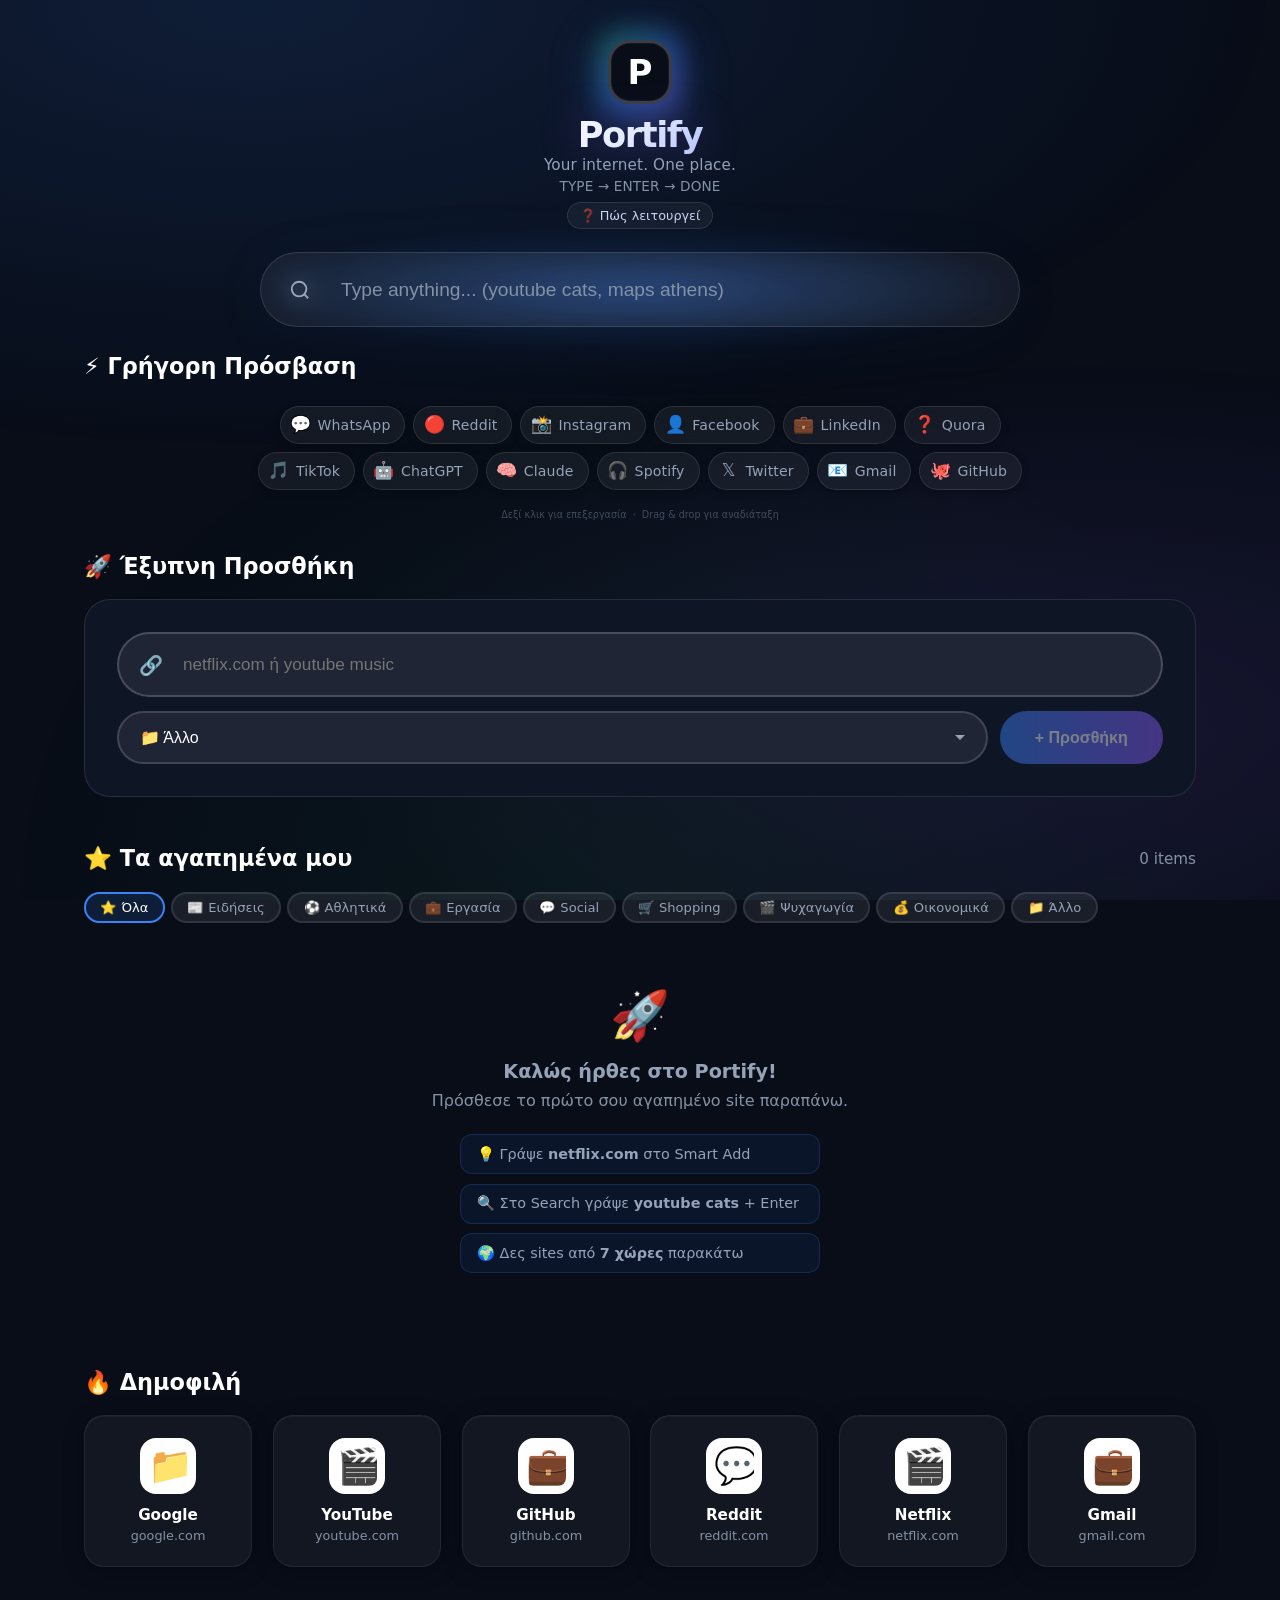
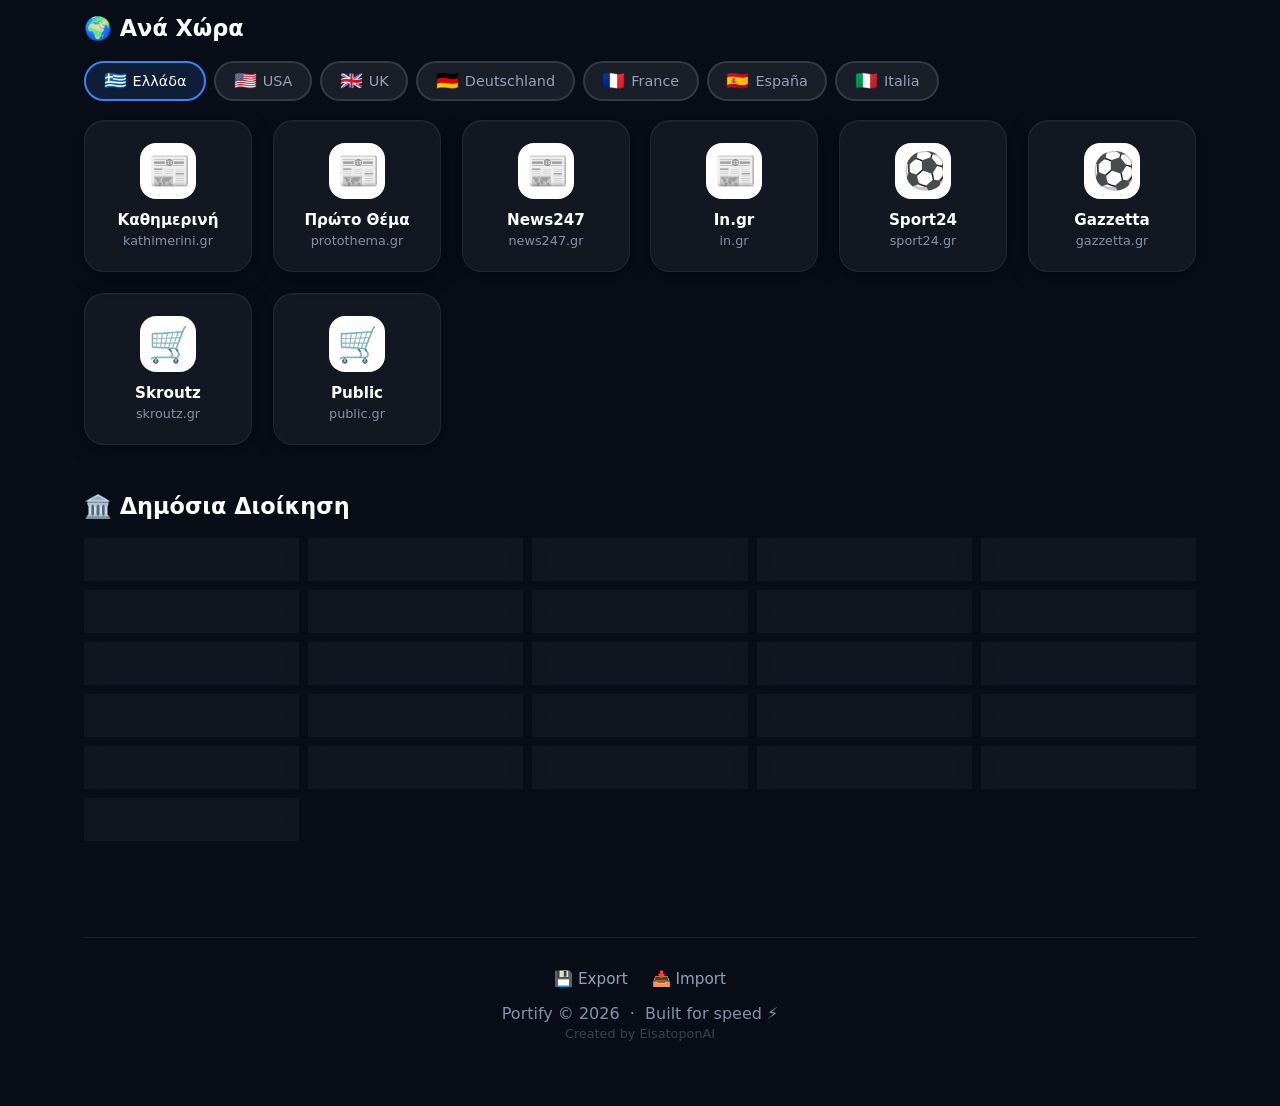
==== commit b966b749: "Update index.html" ====
--- a/index.html
+++ b/index.html
@@ -1,287 +1,237 @@
 <!DOCTYPE html>
 <html lang="el">
 <head>
-<meta charset="UTF-8">
-<meta name="viewport" content="width=device-width, initial-scale=1.0">
-<title>Πώς λειτουργεί — Portify</title>
-<style>
-  :root {
-    --bg-primary:   #080d18;
-    --bg-secondary: #0e1525;
-    --bg-card:      rgba(255,255,255,0.045);
-    --accent-blue:  #3b82f6;
-    --accent-green: #22c55e;
-    --accent-purple:#8b5cf6;
-    --text-primary: #ffffff;
-    --text-secondary:#94a3b8;
-    --text-muted:   #64748b;
-  }
-
-  * { box-sizing: border-box; margin: 0; padding: 0; }
-
-  body {
-    background: var(--bg-primary);
-    color: var(--text-primary);
-    font-family: system-ui, -apple-system, BlinkMacSystemFont, 'Segoe UI', sans-serif;
-    min-height: 100vh;
-    display: flex;
-    flex-direction: column;
-    align-items: center;
-    justify-content: center;
-    padding: 2rem 1.5rem;
-    overflow-x: hidden;
-  }
-
-  /* Background ambient glows */
-  body::before {
-    content: '';
-    position: fixed; inset: 0;
-    background:
-      radial-gradient(ellipse 70% 50% at 15% 10%,  rgba(59,130,246,0.13), transparent),
-      radial-gradient(ellipse 55% 45% at 88% 85%,  rgba(139,92,246,0.10), transparent),
-      radial-gradient(ellipse 45% 55% at 50% 100%, rgba(34,197,94,0.06),  transparent);
-    z-index: -1; pointer-events: none;
-  }
-
-  /* ── Back link ── */
-  .back-link {
-    position: fixed; top: 1.2rem; left: 1.4rem;
-    display: flex; align-items: center; gap: 6px;
-    color: var(--text-secondary); text-decoration: none;
-    font-size: 0.85rem; font-weight: 500;
-    padding: 6px 14px; border-radius: 999px;
-    border: 1px solid rgba(255,255,255,0.08);
-    background: rgba(255,255,255,0.04);
-    backdrop-filter: blur(8px);
-    transition: all 0.22s ease;
-    opacity: 0;
-    animation: fadeSlideDown 0.5s ease 0.1s forwards;
-  }
-  .back-link:hover {
-    color: var(--text-primary);
-    border-color: rgba(59,130,246,0.35);
-    background: rgba(59,130,246,0.08);
-    transform: translateX(-2px);
-  }
-
-  /* ── Wrapper ── */
-  .wrapper {
-    width: 100%; max-width: 560px;
-    display: flex; flex-direction: column; align-items: center;
-    gap: 0;
-  }
-
-  /* ── Logo mini ── */
-  .logo-mini {
-    width: 52px; height: 52px;
-    background: var(--bg-primary);
-    border-radius: 16px;
-    display: grid; place-items: center;
-    font-size: 26px; font-weight: 900;
-    border: 2px solid rgba(255,255,255,0.15);
-    filter: drop-shadow(0 6px 20px rgba(59,130,246,0.35));
-    margin-bottom: 1.2rem;
-    position: relative;
-    opacity: 0;
-    animation: fadeScaleIn 0.5s cubic-bezier(0.34,1.56,0.64,1) 0.2s forwards;
-  }
-  .logo-mini::before {
-    content: '';
-    position: absolute; inset: -8px;
-    border-radius: 20px;
-    background: linear-gradient(135deg, rgba(34,197,94,0.5), rgba(59,130,246,0.5), rgba(139,92,246,0.5));
-    z-index: -1; filter: blur(10px); opacity: 0.55;
-  }
-
-  /* ── Heading ── */
-  h1 {
-    font-size: 2rem; font-weight: 800; letter-spacing: -0.03em;
-    background: linear-gradient(135deg, #fff 0%, #e0e7ff 50%, #a5b4fc 100%);
-    -webkit-background-clip: text; -webkit-text-fill-color: transparent; background-clip: text;
-    filter: drop-shadow(0 0 18px rgba(139,92,246,0.30));
-    text-align: center; margin-bottom: 0.4rem;
-    opacity: 0;
-    animation: fadeSlideUp 0.5s ease 0.3s forwards;
-  }
-
-  .subtitle {
-    color: var(--text-muted); font-size: 0.9rem; text-align: center;
-    margin-bottom: 2.2rem;
-    opacity: 0;
-    animation: fadeSlideUp 0.5s ease 0.4s forwards;
-  }
-
-  /* ── Steps ── */
-  .steps {
-    width: 100%;
-    display: flex; flex-direction: column; gap: 12px;
-  }
-
-  .step {
-    display: flex; align-items: flex-start; gap: 16px;
-    padding: 1.1rem 1.3rem;
-    background: var(--bg-card);
-    border: 1px solid rgba(255,255,255,0.07);
-    border-radius: 18px;
-    backdrop-filter: blur(10px);
-    transition: transform 0.25s cubic-bezier(0.34,1.56,0.64,1),
-                box-shadow 0.25s ease, border-color 0.25s ease;
-    opacity: 0;
-    /* staggered via inline style */
-  }
-
-  .step:hover {
-    transform: translateX(6px);
-    border-color: rgba(59,130,246,0.25);
-    box-shadow: 0 8px 32px rgba(59,130,246,0.12), 0 2px 8px rgba(0,0,0,0.3);
-  }
-
-  /* Number badge */
-  .step-num {
-    flex-shrink: 0;
-    width: 36px; height: 36px;
-    border-radius: 10px;
-    display: grid; place-items: center;
-    font-size: 0.9rem; font-weight: 700;
-    background: linear-gradient(135deg, var(--accent-blue), var(--accent-purple));
-    box-shadow: 0 4px 14px rgba(59,130,246,0.30);
-    margin-top: 1px;
-  }
-
-  /* Per-step accent colors */
-  .step:nth-child(1) .step-num { background: linear-gradient(135deg, #3b82f6, #6366f1); box-shadow: 0 4px 14px rgba(59,130,246,0.30); }
-  .step:nth-child(2) .step-num { background: linear-gradient(135deg, #8b5cf6, #a855f7); box-shadow: 0 4px 14px rgba(139,92,246,0.30); }
-  .step:nth-child(3) .step-num { background: linear-gradient(135deg, #22c55e, #16a34a); box-shadow: 0 4px 14px rgba(34,197,94,0.25); }
-  .step:nth-child(4) .step-num { background: linear-gradient(135deg, #f59e0b, #f97316); box-shadow: 0 4px 14px rgba(245,158,11,0.25); }
-
-  .step:nth-child(1):hover { border-color: rgba(59,130,246,0.28);  box-shadow: 0 8px 32px rgba(59,130,246,0.13); }
-  .step:nth-child(2):hover { border-color: rgba(139,92,246,0.28); box-shadow: 0 8px 32px rgba(139,92,246,0.13); }
-  .step:nth-child(3):hover { border-color: rgba(34,197,94,0.25);  box-shadow: 0 8px 32px rgba(34,197,94,0.10); }
-  .step:nth-child(4):hover { border-color: rgba(245,158,11,0.25); box-shadow: 0 8px 32px rgba(245,158,11,0.10); }
-
-  .step-body { flex: 1; }
-
-  .step-title {
-    font-size: 1rem; font-weight: 650;
-    color: var(--text-primary);
-    margin-bottom: 3px;
-    letter-spacing: -0.01em;
-  }
-
-  .step-desc {
-    font-size: 0.85rem; color: var(--text-secondary); line-height: 1.5;
-  }
-
-  .step-desc code {
-    font-family: 'SF Mono', 'Fira Code', monospace;
-    background: rgba(255,255,255,0.07);
-    border: 1px solid rgba(255,255,255,0.08);
-    border-radius: 5px; padding: 1px 6px; font-size: 0.8rem;
-    color: var(--accent-blue);
-  }
-
-  /* ── Footer ── */
-  .footer {
-    margin-top: 2rem;
-    color: var(--text-muted); font-size: 0.78rem;
-    display: flex; align-items: center; gap: 6px;
-    opacity: 0;
-    animation: fadeSlideUp 0.5s ease 1s forwards;
-  }
-  .footer a {
-    color: var(--text-secondary); text-decoration: none;
-    transition: color 0.2s;
-  }
-  .footer a:hover { color: var(--accent-blue); }
-
-  /* ── Connector line between steps ── */
-  .step-connector {
-    width: 1px; height: 10px;
-    background: linear-gradient(to bottom, rgba(255,255,255,0.08), transparent);
-    margin: 0 auto;
-    opacity: 0;
-    animation: fadeSlideUp 0.4s ease 0.85s forwards;
-  }
-
-  /* ── Animations ── */
-  @keyframes fadeSlideUp   { from { opacity:0; transform:translateY(12px); } to { opacity:1; transform:translateY(0); } }
-  @keyframes fadeSlideDown { from { opacity:0; transform:translateY(-8px); } to { opacity:1; transform:translateY(0); } }
-  @keyframes fadeScaleIn   { from { opacity:0; transform:scale(0.85); }      to { opacity:1; transform:scale(1); } }
-
-  /* Step stagger via CSS custom property */
-  .step:nth-child(1) { animation: fadeSlideUp 0.45s ease calc(0.45s) forwards; }
-  .step:nth-child(2) { animation: fadeSlideUp 0.45s ease calc(0.55s) forwards; }
-  .step:nth-child(3) { animation: fadeSlideUp 0.45s ease calc(0.65s) forwards; }
-  .step:nth-child(4) { animation: fadeSlideUp 0.45s ease calc(0.75s) forwards; }
-
-  /* ── Reduced motion ── */
-  @media (prefers-reduced-motion: reduce) {
-    *, *::before, *::after { animation-duration: 0.01ms !important; }
-  }
-
-  @media (max-width: 480px) {
-    h1 { font-size: 1.6rem; }
-    .step { padding: 0.9rem 1rem; gap: 12px; }
-    .step-num { width: 30px; height: 30px; font-size: 0.8rem; border-radius: 8px; }
-  }
-</style>
+    <meta charset="UTF-8">
+    <meta name="viewport" content="width=device-width, initial-scale=1.0">
+    <title>Portify – Your Internet, One Place</title>
+    <meta name="description" content="Portify: Your internet in one place. Smart search, bookmarks και άμεση πρόσβαση παντού.">
+
+    <!-- Portify v3.6 | 2026-04-04 -->
+
+    <link rel="stylesheet" href="style.css?v=3.6">
+
+    <link rel="icon" href="favicon-64.png">
+    <link rel="apple-touch-icon" href="favicon-192.png">
+
+    <!-- Google Analytics -->
+    <script async src="https://www.googletagmanager.com/gtag/js?id=G-F9993EL21B"></script>
+    <script>
+      window.dataLayer = window.dataLayer || [];
+      function gtag(){dataLayer.push(arguments);}
+      gtag('js', new Date());
+      gtag('config', 'G-F9993EL21B');
+    </script>
 </head>
 <body>
 
-<a href="index.html" class="back-link">← Portify</a>
-
-<div class="wrapper">
-
-  <div class="logo-mini">P</div>
-
-  <h1>Πώς λειτουργεί</h1>
-  <p class="subtitle">Τέσσερα βήματα · δευτερόλεπτα</p>
-
-  <div class="steps">
-
-    <div class="step">
-      <div class="step-num">1</div>
-      <div class="step-body">
-        <div class="step-title">Πληκτρολόγησε οτιδήποτε</div>
-        <div class="step-desc">
-          <code>youtube cats</code> &nbsp;·&nbsp; <code>maps athens</code> &nbsp;·&nbsp; <code>καιρός</code>
+<a href="#favoritesGrid" class="sr-only sr-only-focusable">Μετάβαση στα αγαπημένα</a>
+
+<div class="container">
+
+  <!-- HEADER -->
+  <header class="header">
+    <div class="header-inner">
+      <div class="logo-container">
+        <div class="logo-inner" aria-hidden="true">P</div>
+      </div>
+      <div class="brand-text">
+        <h1>Portify</h1>
+        <p>Your internet. One place.</p>
+        <p class="hero-sub">Type → Enter → Done</p>
+        <a href="help.html" target="_blank" class="help-pill">
+          <span style="opacity:0.6;">❓</span> Πώς λειτουργεί
+        </a>
+      </div>
+    </div>
+  </header>
+
+  <main id="main-content">
+
+    <!-- SEARCH -->
+    <div class="search-container" role="search">
+      <div class="search-wrapper">
+        <svg class="search-icon" width="22" height="22" viewBox="0 0 24 24" fill="none" stroke="currentColor" stroke-width="2" aria-hidden="true">
+          <circle cx="11" cy="11" r="8"></circle>
+          <path d="m21 21-4.35-4.35"></path>
+        </svg>
+        <input
+          type="search"
+          class="search-input"
+          id="searchInput"
+          placeholder="Type anything... (youtube cats, maps athens)"
+          autocomplete="off"
+          aria-label="Αναζήτηση — πληκτρολόγησε οτιδήποτε και πάτα Enter"
+        >
+        <div id="suggestions" class="suggestions-box"></div>
+      </div>
+
+    </div>
+
+    <!-- QUICK ACCESS DOCK -->
+    <section class="section dock-section" aria-labelledby="quick-dock-title">
+      <div class="section-header">
+        <h2 class="section-title" id="quick-dock-title">⚡ Γρήγορη Πρόσβαση</h2>
+      </div>
+      <div class="dock-container" id="quickDock" role="list" aria-label="Γρήγορες συντομεύσεις εφαρμογών">
+        <!-- Rendered by JS -->
+      </div>
+      <div class="dock-edit-hint">
+        <small>Δεξί κλικ για επεξεργασία &nbsp;·&nbsp; Drag & drop για αναδιάταξη</small>
+      </div>
+    </section>
+
+    <!-- SMART ADD -->
+    <section class="section" aria-labelledby="smart-add-title">
+      <div class="section-header">
+        <h2 class="section-title" id="smart-add-title">🚀 Έξυπνη Προσθήκη</h2>
+      </div>
+      <div class="smart-form">
+        <div class="input-with-icon">
+          <span class="input-icon" aria-hidden="true"></span>
+          <input
+            type="text" id="smartInput" class="smart-input"
+            placeholder="netflix.com ή youtube music"
+            autocomplete="off"
+            aria-label="URL ή όνομα ιστοσελίδας για προσθήκη"
+          >
+          <div id="inputStatus" aria-live="polite" aria-atomic="true"></div>
         </div>
-      </div>
+        <div class="form-row">
+          <label for="customCategory" class="sr-only">Κατηγορία bookmark</label>
+          <select id="customCategory" class="form-select">
+            <option value="other">📁 Άλλο</option>
+            <option value="news">📰 Ειδήσεις</option>
+            <option value="sports">⚽ Αθλητικά</option>
+            <option value="work">💼 Εργασία</option>
+            <option value="social">💬 Social</option>
+            <option value="shopping">🛒 Shopping</option>
+            <option value="entertainment">🎬 Ψυχαγωγία</option>
+            <option value="finance">💰 Οικονομικά</option>
+          </select>
+          <button id="addBtn" class="btn btn-primary" disabled aria-label="Προσθήκη bookmark">
+            + Προσθήκη
+          </button>
+        </div>
+        <div id="previewCard" class="preview-card" role="status" aria-live="polite" aria-atomic="true">
+          <img id="previewIcon" src="" alt="" width="48" height="48">
+          <div class="preview-info">
+            <div id="previewName" class="preview-name"></div>
+            <div id="previewUrl" class="preview-url"></div>
+          </div>
+        </div>
+      </div>
+    </section>
+
+    <!-- MY BOOKMARKS -->
+    <section class="section" aria-labelledby="my-bookmarks-title">
+      <div class="section-header">
+        <h2 class="section-title" id="my-bookmarks-title">⭐ Τα αγαπημένα μου</h2>
+        <span id="myBookmarksCount" class="section-count" aria-live="polite" aria-atomic="true">0 items</span>
+      </div>
+      <div class="cat-filter-bar" id="categoryFilterBar" role="toolbar" aria-label="Φίλτρο κατηγορίας αγαπημένων"></div>
+      <div class="grid" id="favoritesGrid" role="list" aria-label="Αγαπημένα bookmarks"></div>
+    </section>
+
+    <!-- RECENT VISITS -->
+    <section class="section" id="recentSection" aria-labelledby="recent-title" style="display:none">
+      <div class="section-header">
+        <h2 class="section-title" id="recent-title">🕐 Πρόσφατα</h2>
+      </div>
+      <div class="grid" id="recentGrid" role="list" aria-label="Πρόσφατα επισκεφθέντα sites"></div>
+    </section>
+
+    <!-- TRENDING -->
+    <section class="section" aria-labelledby="trending-title">
+      <div class="section-header">
+        <h2 class="section-title" id="trending-title">🔥 Δημοφιλή</h2>
+      </div>
+      <div class="grid" id="trendingGrid" role="list" aria-label="Δημοφιλή sites"></div>
+    </section>
+
+    <!-- WORLD SITES -->
+    <section class="section" aria-labelledby="world-title">
+      <div class="section-header">
+        <h2 class="section-title" id="world-title">🌍 Ανά Χώρα</h2>
+      </div>
+      <nav aria-label="Επιλογή χώρας">
+        <div class="country-tab-bar" id="countryTabBar" role="tablist" aria-label="Χώρες"></div>
+      </nav>
+      <div class="grid" id="countryGrid" role="tabpanel" aria-label="Sites ανά χώρα" aria-live="polite"></div>
+    </section>
+
+
+    <!-- ΔΗΜΟΣΙΑ ΔΙΟΙΚΗΣΗ -->
+    <section class="section gov-section" aria-labelledby="gov-title">
+      <div class="section-header">
+        <h2 class="section-title" id="gov-title">🏛️ Δημόσια Διοίκηση</h2>
+      </div>
+      <div class="gov-grid" id="govGrid"></div>
+    </section>
+
+  </main>
+
+  <!-- FOOTER -->
+  <footer class="footer">
+    <div class="footer-links">
+      <button class="footer-btn" id="exportBtn">💾 Export</button>
+      <button class="footer-btn" id="importBtn">📥 Import</button>
     </div>
-
-    <div class="step">
-      <div class="step-num">2</div>
-      <div class="step-body">
-        <div class="step-title">Πάτα Enter</div>
-        <div class="step-desc">Πηγαίνεις άμεσα εκεί που θέλεις — χωρίς ενδιάμεσα βήματα.</div>
-      </div>
-    </div>
-
-    <div class="step">
-      <div class="step-num">3</div>
-      <div class="step-body">
-        <div class="step-title">Πρόσθεσε τα αγαπημένα σου</div>
-        <div class="step-desc">Γράψε <code>netflix.com</code> στο Smart Add και πάτα Προσθήκη.</div>
-      </div>
-    </div>
-
-    <div class="step">
-      <div class="step-num">4</div>
-      <div class="step-body">
-        <div class="step-title">Όλο το internet σου, σε ένα μέρος</div>
-        <div class="step-desc">Bookmarks, πρόσφατα, δημοφιλή — πάντα μπροστά σου.</div>
-      </div>
-    </div>
-
+    <p>Portify © 2026 &nbsp;·&nbsp; Built for speed ⚡</p>
+    <small style="opacity:0.4;font-size:0.8rem;">
+      Created by
+      <a href="https://www.eisatopon.gr" target="_blank" rel="noopener noreferrer"
+         style="color:inherit;text-decoration:none;">EisatoponAI</a>
+    </small>
+  </footer>
+
+</div>
+
+<!-- TOAST -->
+<div id="toastContainer" class="toast-container" role="status" aria-live="polite" aria-atomic="true"></div>
+
+<!-- EDIT MODAL -->
+<div id="editModal" class="modal-overlay" role="dialog" aria-modal="true" aria-labelledby="edit-modal-title">
+  <div class="modal">
+    <h3 id="edit-modal-title">✏️ Επεξεργασία</h3>
+    <form id="editForm">
+      <input type="hidden" id="editIndex">
+      <label for="editName" class="sr-only">Όνομα bookmark</label>
+      <input type="text" id="editName" placeholder="Όνομα" required autocomplete="off">
+      <label for="editUrl" class="sr-only">URL bookmark</label>
+      <input type="url" id="editUrl" placeholder="URL" required>
+      <label for="editCategory" class="sr-only">Κατηγορία bookmark</label>
+      <select id="editCategory">
+        <option value="other">📁 Άλλο</option>
+        <option value="news">📰 Ειδήσεις</option>
+        <option value="sports">⚽ Αθλητικά</option>
+        <option value="work">💼 Εργασία</option>
+        <option value="social">💬 Social</option>
+        <option value="shopping">🛒 Shopping</option>
+        <option value="entertainment">🎬 Ψυχαγωγία</option>
+        <option value="finance">💰 Οικονομικά</option>
+      </select>
+      <div class="modal-buttons">
+        <button type="button" id="cancelEditBtn">Ακύρωση</button>
+        <button type="submit">Αποθήκευση</button>
+      </div>
+    </form>
   </div>
-
-  <div class="footer">
-    <span>Portify</span>
-    <span style="opacity:0.4">·</span>
-    <a href="index.html">Your internet, one place</a>
-  </div>
-
 </div>
 
+<style>
+.sr-only {
+  position: absolute; width: 1px; height: 1px;
+  padding: 0; margin: -1px; overflow: hidden;
+  clip: rect(0,0,0,0); white-space: nowrap; border: 0;
+}
+.sr-only-focusable:focus {
+  position: fixed; top: 1rem; left: 1rem;
+  width: auto; height: auto; padding: 0.5rem 1rem; clip: auto;
+  background: #3b82f6; color: white; border-radius: 8px;
+  z-index: 9999; font-size: 0.9rem; text-decoration: none;
+}
+</style>
+
+<script src="script.js?v=3.6"></script>
 </body>
 </html>
--- a/style.css
+++ b/style.css
@@ -0,0 +1,597 @@
+/* ============================================
+   PORTIFY DESIGN SYSTEM v3.6 — Signature Edition
+   ============================================ */
+
+:root {
+  --bg-primary:      #080d18;
+  --bg-secondary:    #0e1525;
+  --bg-card:         rgba(255,255,255,0.045);
+  --bg-card-hover:   rgba(255,255,255,0.09);
+  --bg-input:        rgba(255,255,255,0.07);
+
+  --accent-blue:   #3b82f6;
+  --accent-green:  #22c55e;
+  --accent-purple: #8b5cf6;
+
+  --glow-blue:   rgba(59,130,246,0.30);
+  --glow-purple: rgba(139,92,246,0.25);
+  --glow-green:  rgba(34,197,94,0.20);
+
+  --text-primary:   #ffffff;
+  --text-secondary: #94a3b8;
+  --text-muted:     #8492a6;
+
+  --radius-pill: 9999px;
+  --radius-card: 20px;
+  --transition:  0.25s ease;
+
+  --shadow-card:  0 4px 20px rgba(0,0,0,0.35), 0 1px 0 rgba(255,255,255,0.04) inset;
+  --shadow-hover: 0 20px 60px rgba(59,130,246,0.22), 0 8px 20px rgba(0,0,0,0.45);
+  --shadow-input: 0 0 0 4px rgba(59,130,246,0.18), 0 2px 20px rgba(59,130,246,0.12);
+}
+
+/* ================= RESET ================= */
+*,*::before,*::after { box-sizing: border-box; margin: 0; padding: 0; }
+
+/* ================= BASE ================= */
+body {
+  background: var(--bg-primary);
+  color: var(--text-primary);
+  font-family: system-ui, -apple-system, BlinkMacSystemFont, 'Segoe UI', Roboto, sans-serif;
+  min-height: 100vh;
+  overflow-x: hidden;
+}
+
+body::before {
+  content: '';
+  position: fixed;
+  inset: 0;
+  background:
+    radial-gradient(ellipse 80% 50% at 20% 0%,   rgba(59,130,246,0.14), transparent),
+    radial-gradient(ellipse 60% 40% at 85% 80%,  rgba(139,92,246,0.11), transparent),
+    radial-gradient(ellipse 50% 60% at 50% 100%, rgba(34,197,94,0.06),  transparent);
+  z-index: -1;
+  pointer-events: none;
+}
+
+.container { max-width: 1160px; margin: 0 auto; padding: 2rem 1.5rem; }
+
+/* ================= HEADER ================= */
+.header { text-align: center; margin-bottom: 1.2rem; padding-top: 0.5rem; }
+.header-inner { display: flex; flex-direction: column; align-items: center; }
+
+.logo-container {
+  position: relative;
+  width: 64px; height: 64px;
+  margin-bottom: 12px;
+  filter: drop-shadow(0 8px 24px rgba(59,130,246,0.4));
+}
+
+.logo-container::before {
+  content: '';
+  position: absolute; inset: -10px;
+  border-radius: 24px;
+  background: linear-gradient(135deg, rgba(34,197,94,0.6), rgba(59,130,246,0.6), rgba(139,92,246,0.6));
+  z-index: -1; pointer-events: none;
+  filter: blur(12px); opacity: 0.6;
+}
+
+.logo-inner {
+  width: 100%; height: 100%;
+  background: var(--bg-primary);
+  border-radius: 22px;
+  display: grid; place-items: center;
+  font-size: 34px; font-weight: 900;
+  border: 3px solid rgba(255,255,255,0.20);
+  position: relative; z-index: 2;
+  box-shadow: 0 0 0 1px rgba(255,255,255,0.05) inset;
+}
+
+.brand-text h1 {
+  font-size: 2.2rem; font-weight: 800; letter-spacing: -0.04em;
+  background: linear-gradient(135deg, #fff 0%, #e0e7ff 50%, #a5b4fc 100%);
+  -webkit-background-clip: text; -webkit-text-fill-color: transparent; background-clip: text;
+  filter: drop-shadow(0 0 20px rgba(139,92,246,0.35));
+  line-height: 1.1;
+}
+
+.brand-text p { color: var(--text-secondary); margin-top: 1px; font-size: 0.95rem; letter-spacing: 0.01em; }
+.hero-sub {
+  color: var(--text-muted) !important; font-size: 0.85rem !important; margin-top: 4px !important;
+  letter-spacing: 0.05em; text-transform: uppercase; font-weight: 500;
+}
+
+/* ================= SEARCH ================= */
+.search-container { margin-top: 1rem; margin-bottom: 1.6rem; }
+
+.search-wrapper {
+  max-width: 760px; margin: 0 auto; position: relative;
+  filter: drop-shadow(0 8px 30px rgba(59,130,246,0.25));
+}
+
+.search-wrapper::before {
+  content: ''; position: absolute; inset: -30px;
+  background: radial-gradient(ellipse at center, rgba(59,130,246,0.18), rgba(59,130,246,0.08), transparent 70%);
+  z-index: -1; pointer-events: none;
+}
+
+.search-input {
+  width: 100%; padding: 1.6rem 2rem 1.6rem 5rem;
+  border-radius: var(--radius-pill);
+  border: 1.5px solid rgba(255,255,255,0.12);
+  background: rgba(255,255,255,0.06);
+  color: var(--text-primary); font-size: 1.2rem; outline: none;
+  transition: border-color var(--transition), box-shadow var(--transition), background var(--transition);
+  -webkit-appearance: none; appearance: none; backdrop-filter: blur(12px);
+}
+
+.search-input::placeholder { color: var(--text-muted); }
+
+.search-input:focus {
+  border-color: rgba(59,130,246,0.7);
+  background: rgba(255,255,255,0.10);
+  box-shadow: 0 0 0 4px rgba(59,130,246,0.15), 0 0 30px rgba(59,130,246,0.25), 0 10px 40px rgba(0,0,0,0.4);
+}
+
+.search-icon {
+  position: absolute; left: 1.8rem; top: 50%; transform: translateY(-50%);
+  color: var(--text-secondary); pointer-events: none; width: 22px; height: 22px;
+}
+
+/* ================= AI HINTS ================= */
+/* ai-hints removed — functionality moved to help.html */
+
+kbd {
+  display: inline-block; padding: 1px 6px;
+  border: 1px solid rgba(255,255,255,0.15); border-radius: 5px;
+  background: rgba(255,255,255,0.06);
+  font-family: inherit; font-size: 0.75rem; color: var(--text-secondary); margin: 0 1px;
+}
+
+/* ================= SECTIONS ================= */
+.section { margin-bottom: 3rem; }
+.section-header { display: flex; justify-content: space-between; align-items: center; margin-bottom: 1.2rem; }
+.section-title { font-size: 1.4rem; font-weight: 700; display: flex; align-items: center; gap: 0.5rem; }
+.section-count { color: var(--text-muted); font-size: 0.95rem; }
+
+/* ================= SMART ADD ================= */
+.smart-form {
+  background: var(--bg-secondary); border-radius: 26px; padding: 2rem;
+  border: 1px solid rgba(255,255,255,0.10);
+}
+.input-with-icon { position: relative; }
+.smart-input {
+  width: 100%; padding: 1.3rem 1.5rem 1.3rem 4rem;
+  border-radius: var(--radius-pill);
+  border: 2px solid rgba(255,255,255,0.18);
+  background: var(--bg-input); color: var(--text-primary); font-size: 1.07rem; outline: none;
+  transition: border-color var(--transition), box-shadow var(--transition);
+}
+.smart-input:focus { border-color: var(--accent-blue); box-shadow: 0 0 0 4px rgba(59,130,246,0.15); }
+.input-icon {
+  position: absolute; left: 1.4rem; top: 50%; transform: translateY(-50%);
+  color: var(--text-secondary); pointer-events: none; font-size: 1.2rem;
+}
+.input-icon::before { content: "🔗"; }
+#inputStatus {
+  position: absolute; right: 1.4rem; top: 50%; transform: translateY(-50%);
+  font-size: 0.85rem; color: var(--accent-green); pointer-events: none;
+}
+.form-row { display: flex; gap: 12px; margin-top: 14px; flex-wrap: wrap; }
+.form-select {
+  flex: 1; min-width: 140px; padding: 1rem 3rem 1rem 1.3rem;
+  border-radius: var(--radius-pill);
+  border: 2px solid rgba(255,255,255,0.15);
+  background: var(--bg-input); color: var(--text-primary); font-size: 1rem;
+  cursor: pointer; outline: none; appearance: none; -webkit-appearance: none;
+  background-image: url("data:image/svg+xml,%3Csvg xmlns='http://www.w3.org/2000/svg' width='12' height='12' viewBox='0 0 12 12'%3E%3Cpath fill='%2394a3b8' d='M6 8L1 3h10z'/%3E%3C/svg%3E");
+  background-repeat: no-repeat; background-position: right 1.2rem center;
+}
+.form-select:focus { border-color: var(--accent-blue); box-shadow: 0 0 0 4px rgba(59,130,246,0.15); }
+
+/* ================= BUTTONS ================= */
+.btn {
+  padding: 1rem 2.2rem; border-radius: var(--radius-pill);
+  font-weight: 600; font-size: 1rem; border: none; cursor: pointer;
+  transition: transform 0.2s ease, box-shadow 0.2s ease, opacity 0.2s ease; white-space: nowrap;
+}
+.btn-primary { background: linear-gradient(90deg, var(--accent-blue), var(--accent-purple)); color: #fff; }
+.btn-primary:hover:not(:disabled) { transform: translateY(-2px); box-shadow: 0 8px 25px rgba(59,130,246,0.35); }
+.btn-primary:disabled { opacity: 0.45; cursor: not-allowed; }
+
+/* ================= PREVIEW CARD ================= */
+.preview-card {
+  display: none; margin-top: 1rem; padding: 1rem;
+  background: rgba(255,255,255,0.03); border-radius: 16px;
+  border: 1px solid rgba(255,255,255,0.08); align-items: center; gap: 1rem;
+}
+.preview-card.visible { display: flex; }
+.preview-card img { width: 48px; height: 48px; border-radius: 12px; background: #fff; object-fit: contain; padding: 4px; flex-shrink: 0; }
+.preview-info { flex: 1; }
+.preview-name { font-weight: 600; font-size: 1.1rem; }
+.preview-url { color: var(--text-muted); font-size: 0.9rem; }
+
+/* ================= GRID ================= */
+.grid { display: grid; gap: 1.3rem; grid-template-columns: repeat(2, 1fr); }
+@media (min-width: 480px) { .grid { grid-template-columns: repeat(3, 1fr); } }
+@media (min-width: 768px) { .grid { grid-template-columns: repeat(4, 1fr); } }
+@media (min-width: 1024px) { .grid { grid-template-columns: repeat(auto-fill, minmax(162px, 1fr)); } }
+
+/* ================= CARD ================= */
+.card {
+  background: var(--bg-card); border-radius: var(--radius-card);
+  padding: 1.4rem 1rem; text-align: center;
+  transition: transform 0.3s cubic-bezier(0.34,1.56,0.64,1), background 0.25s ease,
+              box-shadow 0.3s ease, border-color 0.25s ease, opacity 0.25s ease, filter 0.25s ease;
+  border: 1px solid rgba(255,255,255,0.07);
+  box-shadow: var(--shadow-card);
+  color: inherit; display: block; position: relative; cursor: pointer;
+  will-change: transform, box-shadow;
+}
+.card:hover {
+  transform: translateY(-10px) scale(1.02);
+  background: var(--bg-card-hover);
+  box-shadow: var(--shadow-hover);
+  border-color: rgba(59,130,246,0.25);
+}
+.grid:has(.card:hover) .card:not(:hover) { opacity: 0.55; filter: grayscale(0.15); }
+.card-icon { width: 56px; height: 56px; border-radius: 16px; background: #fff; padding: 8px; margin: 0 auto 12px; object-fit: contain; display: block; }
+.card-title { font-size: 0.95rem; font-weight: 600; margin-bottom: 4px; white-space: nowrap; overflow: hidden; text-overflow: ellipsis; }
+.card-url { color: var(--text-muted); font-size: 0.8rem; white-space: nowrap; overflow: hidden; text-overflow: ellipsis; }
+
+.card-actions { position: absolute; top: 8px; right: 8px; display: flex; gap: 4px; opacity: 0; transition: opacity 0.2s ease; }
+.card:hover .card-actions { opacity: 1; }
+@media (hover: none) { .card-actions { opacity: 1; } }
+.card-action-btn {
+  width: 28px; height: 28px; border-radius: 8px;
+  background: rgba(0,0,0,0.45); backdrop-filter: blur(4px);
+  border: none; color: #fff; cursor: pointer; display: grid; place-items: center;
+  font-size: 0.85rem; transition: background 0.2s ease; line-height: 1;
+}
+.card-action-btn:hover { background: rgba(255,255,255,0.20); }
+
+.freq-badge {
+  position: absolute; top: 8px; left: 8px;
+  background: var(--accent-blue); color: white;
+  font-size: 0.65rem; font-weight: 700; padding: 2px 6px;
+  border-radius: 999px; line-height: 1.4; pointer-events: none; opacity: 0.85;
+}
+
+.card.cat-news:hover        { box-shadow: 0 20px 55px rgba(239,68,68,0.20),    0 8px 20px rgba(0,0,0,0.4); border-color: rgba(239,68,68,0.25); }
+.card.cat-sports:hover      { box-shadow: 0 20px 55px rgba(34,197,94,0.20),    0 8px 20px rgba(0,0,0,0.4); border-color: rgba(34,197,94,0.25); }
+.card.cat-work:hover        { box-shadow: 0 20px 55px rgba(59,130,246,0.22),   0 8px 20px rgba(0,0,0,0.4); border-color: rgba(59,130,246,0.28); }
+.card.cat-social:hover      { box-shadow: 0 20px 55px rgba(139,92,246,0.22),   0 8px 20px rgba(0,0,0,0.4); border-color: rgba(139,92,246,0.28); }
+.card.cat-shopping:hover    { box-shadow: 0 20px 55px rgba(245,158,11,0.20),   0 8px 20px rgba(0,0,0,0.4); border-color: rgba(245,158,11,0.25); }
+.card.cat-entertainment:hover { box-shadow: 0 20px 55px rgba(236,72,153,0.20), 0 8px 20px rgba(0,0,0,0.4); border-color: rgba(236,72,153,0.25); }
+.card.cat-finance:hover     { box-shadow: 0 20px 55px rgba(6,182,212,0.20),    0 8px 20px rgba(0,0,0,0.4); border-color: rgba(6,182,212,0.25); }
+
+/* ================= EMPTY STATE ================= */
+.empty-state { grid-column: 1 / -1; text-align: center; padding: 3rem; color: var(--text-secondary); }
+.empty-state-icon { font-size: 3rem; margin-bottom: 1rem; }
+.empty-state h3 { margin-bottom: 0.5rem; color: var(--text-secondary); font-size: 1.2rem; }
+.empty-state p { color: var(--text-muted); margin-bottom: 1.5rem; }
+.onboarding-tips { display: flex; flex-direction: column; gap: 0.6rem; max-width: 360px; margin: 0 auto; }
+.onboarding-tip {
+  background: rgba(59,130,246,0.08); border: 1px solid rgba(59,130,246,0.2);
+  border-radius: 12px; padding: 0.65rem 1rem; font-size: 0.9rem;
+  color: var(--text-secondary); text-align: left;
+}
+
+/* ================= FOOTER ================= */
+.footer {
+  text-align: center; margin-top: 6rem; padding: 2rem 0;
+  color: var(--text-muted); border-top: 1px solid rgba(255,255,255,0.08);
+}
+.footer-links { margin-bottom: 1rem; display: flex; justify-content: center; gap: 1.5rem; flex-wrap: wrap; }
+.footer-btn {
+  background: none; border: none; padding: 0; color: var(--text-secondary);
+  font-size: 0.95rem; cursor: pointer; transition: color var(--transition); font-family: inherit;
+}
+.footer-btn:hover { color: var(--accent-blue); }
+
+/* ================= MODALS ================= */
+.modal-overlay {
+  display: none; position: fixed; inset: 0;
+  background: rgba(0,0,0,0.80); backdrop-filter: blur(4px);
+  z-index: 1000; place-items: center; padding: 1rem;
+}
+.modal-overlay.active { display: grid; }
+.modal {
+  background: var(--bg-secondary); padding: 2rem; border-radius: 24px;
+  border: 1px solid rgba(255,255,255,0.10); max-width: 420px; width: 100%;
+  max-height: 90vh; overflow-y: auto;
+}
+.modal h3 { margin-bottom: 1.5rem; font-size: 1.3rem; display: flex; align-items: center; gap: 0.5rem; }
+.modal p { margin-bottom: 0.8rem; color: var(--text-secondary); font-size: 0.95rem; }
+.confirm-message { font-size: 1rem; color: var(--text-primary) !important; margin-bottom: 1.5rem !important; }
+.modal form { display: flex; flex-direction: column; gap: 1rem; }
+.modal input,.modal select {
+  padding: 1rem 1.2rem; border-radius: 12px; border: 2px solid rgba(255,255,255,0.15);
+  background: var(--bg-input); color: var(--text-primary); font-size: 1rem; outline: none;
+  transition: border-color var(--transition); font-family: inherit;
+}
+.modal input:focus,.modal select:focus { border-color: var(--accent-blue); box-shadow: 0 0 0 4px rgba(59,130,246,0.15); }
+.modal-buttons { display: flex; gap: 1rem; margin-top: 0.5rem; }
+.modal-buttons button {
+  flex: 1; padding: 0.9rem; border-radius: 12px; border: none; cursor: pointer;
+  font-size: 1rem; font-weight: 500; transition: background 0.2s ease; font-family: inherit;
+}
+.modal-buttons button:first-child { background: rgba(255,255,255,0.10); color: var(--text-primary); }
+.modal-buttons button:first-child:hover { background: rgba(255,255,255,0.18); }
+.modal-buttons button:last-child { background: var(--accent-blue); color: #fff; }
+.modal-buttons button:last-child:hover { background: #2563eb; }
+
+/* ================= TOASTS ================= */
+.toast-container {
+  position: fixed; bottom: 2rem; right: 2rem; z-index: 1001;
+  display: flex; flex-direction: column; gap: 0.5rem; pointer-events: none;
+}
+.toast {
+  background: var(--bg-secondary); color: var(--text-primary);
+  padding: 1rem 1.5rem; border-radius: 12px;
+  border: 1px solid rgba(255,255,255,0.10); box-shadow: 0 10px 30px rgba(0,0,0,0.40);
+  animation: slideIn 0.3s ease; pointer-events: auto; max-width: 320px; font-size: 0.95rem;
+}
+.toast.success { border-left: 4px solid var(--accent-green); }
+.toast.error   { border-left: 4px solid #ef4444; }
+@keyframes slideIn  { from { transform: translateX(110%); opacity: 0; } to { transform: translateX(0);    opacity: 1; } }
+@keyframes slideOut { from { transform: translateX(0);    opacity: 1; } to { transform: translateX(110%); opacity: 0; } }
+
+/* ================= CATEGORY FILTER BAR ================= */
+.cat-filter-bar { display: flex; gap: 6px; flex-wrap: wrap; margin-bottom: 1rem; }
+.cat-filter-btn {
+  display: flex; align-items: center; gap: 5px; padding: 0.4rem 0.9rem;
+  border-radius: var(--radius-pill); border: 2px solid rgba(255,255,255,0.10);
+  background: var(--bg-input); color: var(--text-secondary);
+  font-size: 0.82rem; font-weight: 500; cursor: pointer;
+  transition: border-color var(--transition), color var(--transition), background var(--transition);
+  font-family: inherit; white-space: nowrap;
+}
+.cat-filter-btn:hover { border-color: rgba(255,255,255,0.22); color: var(--text-primary); }
+.cat-filter-btn.active { border-color: var(--accent-blue); background: rgba(59,130,246,0.15); color: var(--text-primary); }
+@media (max-width: 420px) { .cat-filter-label { display: none; } .cat-filter-btn { padding: 0.4rem 0.6rem; } }
+
+/* ================= DRAG & DROP ================= */
+.card[draggable] { cursor: grab; }
+.card[draggable]:active { cursor: grabbing; }
+.card.dragging { opacity: 0.35; transform: scale(0.97); border-color: var(--accent-blue); }
+.card.drag-over { border-color: var(--accent-purple); background: rgba(139,92,246,0.15); transform: translateY(-4px); }
+
+/* ================= COUNTRY TABS ================= */
+.country-tab-bar { display: flex; gap: 8px; flex-wrap: wrap; margin-bottom: 1.2rem; }
+.country-tab {
+  display: flex; align-items: center; gap: 6px; padding: 0.55rem 1.1rem;
+  border-radius: var(--radius-pill); border: 2px solid rgba(255,255,255,0.12);
+  background: var(--bg-input); color: var(--text-secondary);
+  font-size: 0.9rem; font-weight: 500; cursor: pointer;
+  transition: border-color var(--transition), color var(--transition), background var(--transition), transform 0.15s ease;
+  font-family: inherit; white-space: nowrap;
+}
+.country-tab:hover { border-color: rgba(255,255,255,0.25); color: var(--text-primary); transform: translateY(-1px); }
+.country-tab.active { border-color: var(--accent-blue); background: rgba(59,130,246,0.15); color: var(--text-primary); }
+.tab-flag { font-size: 1.15rem; line-height: 1; }
+#countryGrid { transition: opacity 0.15s ease; }
+@media (max-width: 380px) { .tab-label { display: none; } .country-tab { padding: 0.55rem 0.75rem; } }
+
+/* ================= RESPONSIVE ================= */
+@media (max-width: 640px) {
+  .brand-text h1 { font-size: 2rem; }
+  .smart-form { padding: 1.5rem; }
+  .form-row { flex-direction: column; }
+  .form-select,.btn { width: 100%; }
+  .footer-links { flex-direction: column; gap: 0.75rem; }
+  .toast-container { bottom: 1rem; right: 1rem; left: 1rem; }
+  .toast { max-width: 100%; }
+}
+
+/* ================= ACCESSIBILITY ================= */
+@media (prefers-reduced-motion: reduce) {
+  *,*::before,*::after { animation-duration: 0.01ms !important; animation-iteration-count: 1 !important; transition-duration: 0.01ms !important; }
+}
+*:focus-visible { outline: 2px solid rgba(59,130,246,0.7); outline-offset: 3px; border-radius: 4px; }
+
+/* ================= HELP PILL ================= */
+.help-pill {
+  display: inline-block; margin-top: 8px; margin-bottom: 4px; padding: 5px 12px;
+  font-size: 0.8rem; color: #cbd5f5; background: rgba(255,255,255,0.05);
+  border: 1px solid rgba(255,255,255,0.1); border-radius: 999px; text-decoration: none;
+  backdrop-filter: blur(6px); transition: all 0.25s ease;
+}
+.help-pill:hover {
+  background: rgba(59,130,246,0.12); border-color: rgba(59,130,246,0.4);
+  color: #93c5fd; transform: translateY(-1px); box-shadow: 0 0 10px rgba(59,130,246,0.35);
+}
+
+/* ================= SUGGESTIONS ================= */
+.suggestions-box {
+  position: absolute; top: calc(100% + 8px); left: 0; width: 100%;
+  background: rgba(15,23,42,0.9); border: 1px solid rgba(255,255,255,0.08);
+  border-radius: 16px; backdrop-filter: blur(16px); -webkit-backdrop-filter: blur(16px);
+  box-shadow: 0 20px 60px rgba(0,0,0,0.5), 0 0 0 1px rgba(255,255,255,0.04) inset;
+  overflow: hidden; display: none; z-index: 100;
+}
+.suggestion-item {
+  padding: 14px 18px; cursor: pointer; color: var(--text-secondary); font-size: 0.95rem;
+  display: flex; align-items: center; gap: 10px; transition: all 0.18s ease;
+}
+.suggestion-item:hover { background: rgba(59,130,246,0.18); color: white; }
+.suggestion-item.active { background: rgba(59,130,246,0.25); color: white; }
+.suggestion-item:not(:last-child) { border-bottom: 1px solid rgba(255,255,255,0.05); }
+
+/* ============================================
+   QUICK ACCESS DOCK  v3.6  — Pill style
+   Horizontal wrapping pills · icon + label inline
+   ============================================ */
+
+.dock-section { margin-bottom: 2rem; }
+
+/* ── Container: max-width balances 2 rows evenly ── */
+.dock-container {
+  display: flex;
+  flex-wrap: wrap;
+  gap: 8px;
+  justify-content: center;
+  padding: 0.5rem 0 0.75rem;
+  max-width: 820px;
+  margin: 0 auto;
+}
+
+/* ── Pill item ── */
+.dock-item {
+  display: inline-flex;
+  align-items: center;
+  gap: 7px;
+  padding: 8px 14px 8px 10px;
+  background: rgba(255,255,255,0.055);
+  border: 1px solid rgba(255,255,255,0.10);
+  border-radius: 999px;
+  color: var(--text-secondary);
+  text-decoration: none;
+  font-size: 0.85rem;
+  font-weight: 500;
+  white-space: nowrap;
+  cursor: pointer;
+  position: relative;
+  backdrop-filter: blur(10px);
+  transition: all 0.22s cubic-bezier(0.34,1.56,0.64,1);
+  user-select: none;
+  box-shadow: 0 2px 8px rgba(0,0,0,0.25);
+}
+
+.dock-item:hover {
+  transform: translateY(-3px) scale(1.05);
+  background: rgba(255,255,255,0.10);
+  color: var(--text-primary);
+  border-color: rgba(255,255,255,0.22);
+  box-shadow: 0 8px 24px rgba(0,0,0,0.35);
+}
+
+.dock-item:active { transform: translateY(-1px) scale(0.98); }
+.dock-item.dragging { opacity: 0.45; transform: scale(1.06); z-index: 1000; }
+.dock-item.drag-over { border-color: var(--accent-purple); box-shadow: 0 0 18px rgba(139,92,246,0.35); }
+
+/* ── Icon inside pill ── */
+.dock-icon {
+  width: 20px; height: 20px;
+  border-radius: 4px; object-fit: contain; flex-shrink: 0;
+}
+
+.dock-icon.emoji {
+  font-size: 17px; line-height: 1;
+  display: flex; align-items: center; justify-content: center;
+  width: 20px; height: 20px;
+}
+
+.dock-label {
+  font-size: 0.88rem;
+  letter-spacing: 0.01em;
+}
+
+/* ── Brand-color hover glow per app ── */
+.dock-item[data-app="whatsapp"]  { --dg: #25d366; }
+.dock-item[data-app="reddit"]    { --dg: #ff4500; }
+.dock-item[data-app="instagram"] { --dg: #e4405f; }
+.dock-item[data-app="facebook"]  { --dg: #1877f2; }
+.dock-item[data-app="linkedin"]  { --dg: #0a66c2; }
+.dock-item[data-app="quora"]     { --dg: #b92b27; }
+.dock-item[data-app="tiktok"]    { --dg: #ff0050; }
+.dock-item[data-app="gpt"]       { --dg: #10a37f; }
+.dock-item[data-app="claude"]    { --dg: #d97757; }
+.dock-item[data-app="spotify"]   { --dg: #1db954; }
+.dock-item[data-app="twitter"]   { --dg: #1d9bf0; }
+.dock-item[data-app="gmail"]     { --dg: #ea4335; }
+.dock-item[data-app="github"]    { --dg: #6e40c9; }
+
+.dock-item[data-app]:hover {
+  border-color: color-mix(in srgb, var(--dg, #3b82f6) 60%, transparent);
+  box-shadow: 0 6px 22px color-mix(in srgb, var(--dg, #3b82f6) 30%, transparent),
+              0 2px 8px rgba(0,0,0,0.3);
+}
+
+/* ── Hint text below dock ── */
+.dock-edit-hint {
+  text-align: center; color: var(--text-muted);
+  font-size: 0.72rem; margin-top: 0.3rem; opacity: 0.45;
+}
+
+/* ── Context menu ── */
+.dock-context-menu {
+  position: fixed;
+  background: var(--bg-secondary);
+  border: 1px solid rgba(255,255,255,0.1);
+  border-radius: 12px; padding: 6px; z-index: 2000;
+  box-shadow: 0 10px 40px rgba(0,0,0,0.5); min-width: 150px;
+  display: none;
+}
+.dock-context-menu.active { display: block; }
+.dock-context-item {
+  padding: 9px 14px; border-radius: 8px; cursor: pointer;
+  font-size: 0.9rem; color: var(--text-primary); transition: background 0.2s;
+}
+.dock-context-item:hover { background: rgba(255,255,255,0.10); }
+
+/* ── Mobile: smaller pills ── */
+@media (max-width: 480px) {
+  .dock-item { padding: 7px 12px 7px 8px; font-size: 0.8rem; gap: 6px; }
+  .dock-icon, .dock-icon.emoji { width: 16px; height: 16px; font-size: 14px; }
+  .dock-label { font-size: 0.8rem; }
+}
+
+/* ============================================
+   ΔΗΜΟΣΙΑ ΔΙΟΙΚΗΣΗ — Gov Grid
+   ============================================ */
+
+.gov-grid {
+  display: grid;
+  gap: 10px;
+  grid-template-columns: repeat(2, 1fr);
+}
+
+@media (min-width: 480px) { .gov-grid { grid-template-columns: repeat(3, 1fr); } }
+@media (min-width: 768px) { .gov-grid { grid-template-columns: repeat(4, 1fr); } }
+@media (min-width: 1024px){ .gov-grid { grid-template-columns: repeat(5, 1fr); } }
+
+.gov-card {
+  display: flex;
+  align-items: center;
+  gap: 10px;
+  padding: 11px 14px;
+  background: rgba(255,255,255,0.04);
+  border: 1px solid rgba(255,255,255,0.07);
+  border-radius: 14px;
+  color: var(--text-secondary);
+  text-decoration: none;
+  font-size: 0.85rem;
+  font-weight: 500;
+  cursor: pointer;
+  transition: all 0.22s cubic-bezier(0.34,1.56,0.64,1);
+  backdrop-filter: blur(8px);
+  overflow: hidden;
+  white-space: nowrap;
+}
+
+.gov-card:hover {
+  transform: translateY(-3px) scale(1.02);
+  background: rgba(255,255,255,0.085);
+  border-color: rgba(59,130,246,0.30);
+  color: var(--text-primary);
+  box-shadow: 0 8px 28px rgba(59,130,246,0.14), 0 2px 8px rgba(0,0,0,0.3);
+}
+
+.gov-card-icon {
+  font-size: 18px;
+  flex-shrink: 0;
+  line-height: 1;
+}
+
+.gov-card-name {
+  overflow: hidden;
+  text-overflow: ellipsis;
+  white-space: nowrap;
+  flex: 1;
+}
+
+@media (max-width: 480px) {
+  .gov-card { padding: 9px 11px; font-size: 0.78rem; gap: 7px; }
+  .gov-card-icon { font-size: 15px; }
+}
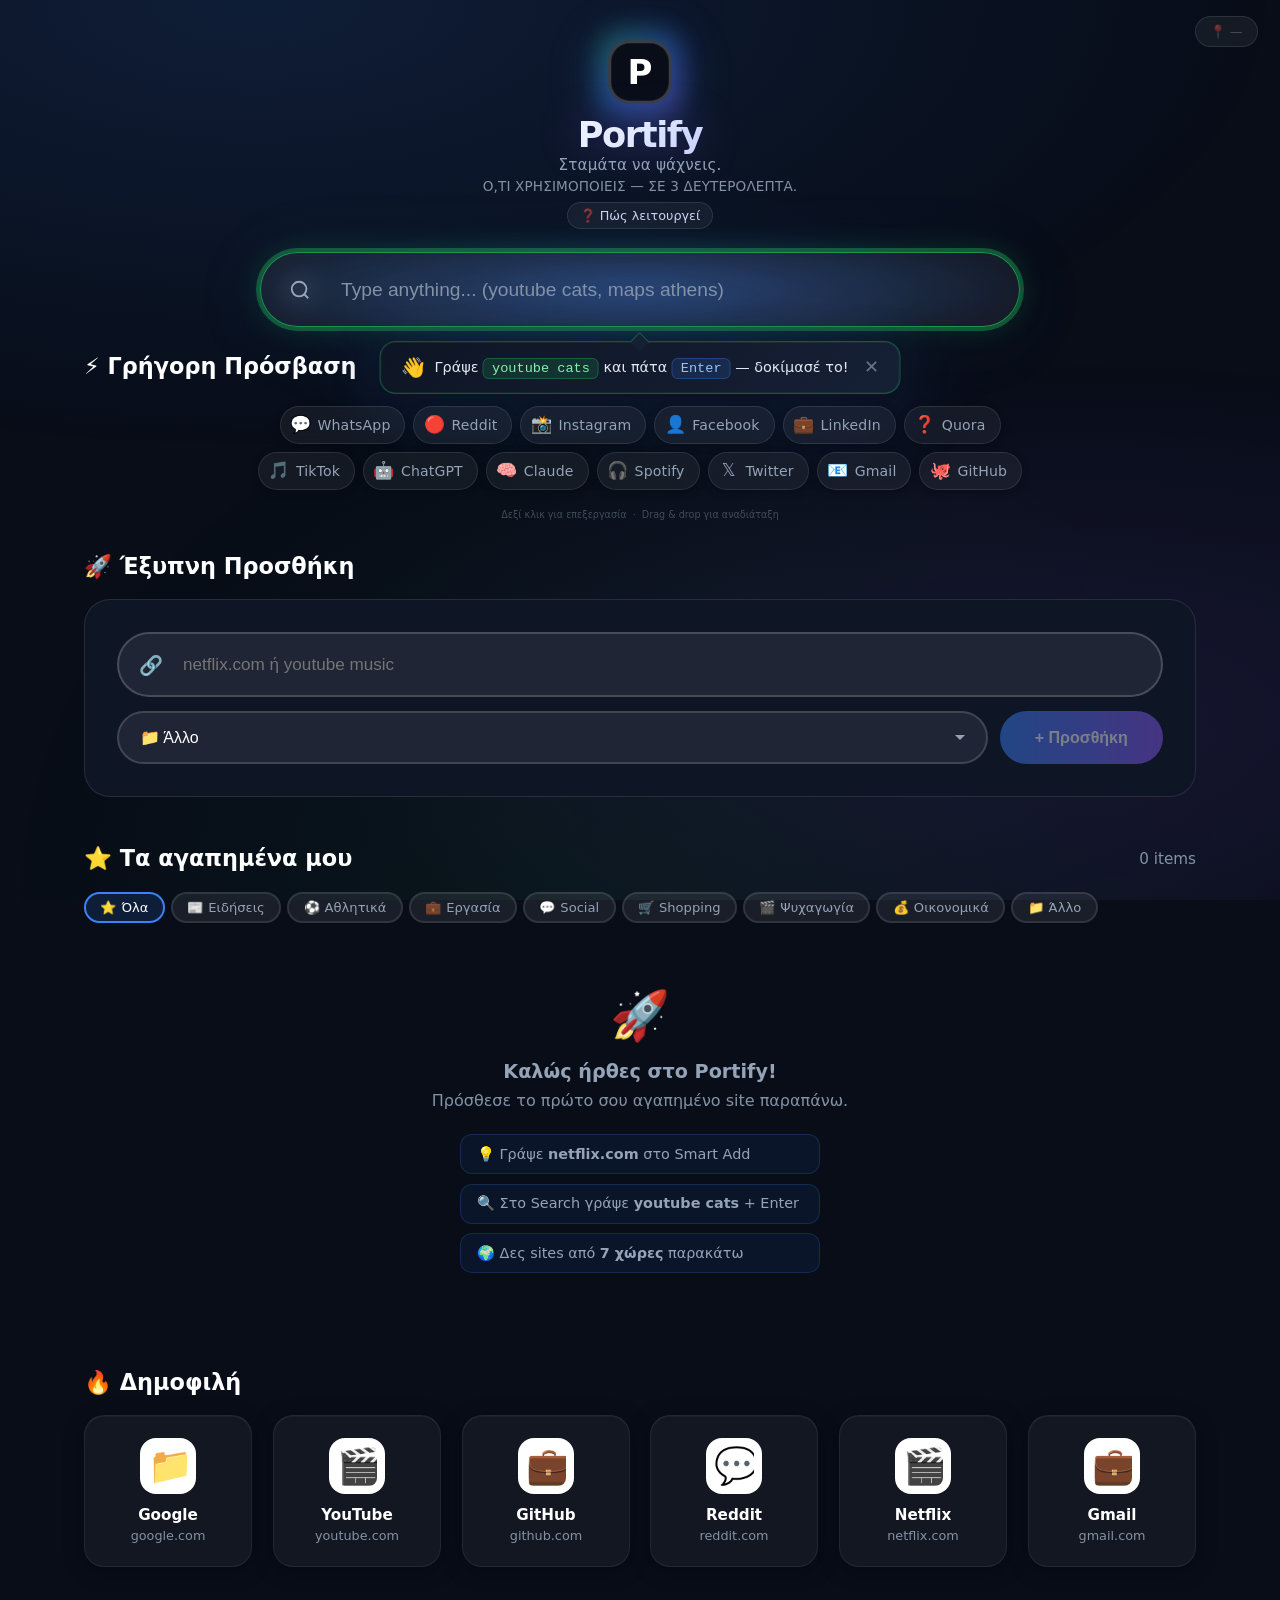
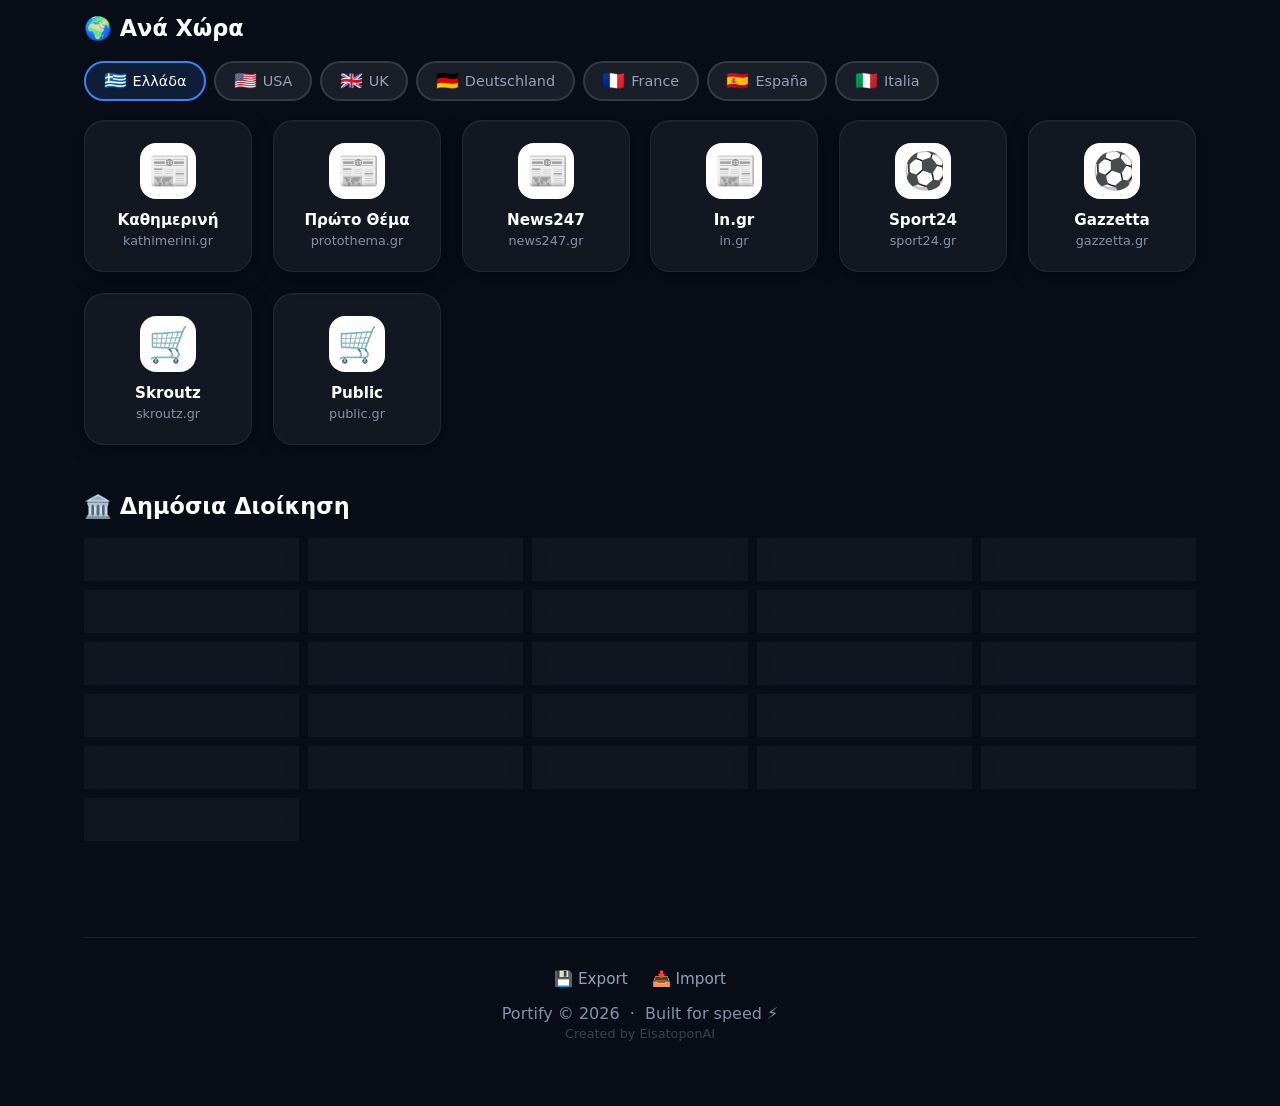
==== commit 3f35db2c: "Update index.html" ====
--- a/index.html
+++ b/index.html
@@ -36,8 +36,8 @@
       </div>
       <div class="brand-text">
         <h1>Portify</h1>
-        <p>Your internet. One place.</p>
-        <p class="hero-sub">Type → Enter → Done</p>
+        <p>Σταμάτα να ψάχνεις.</p>
+        <p class="hero-sub">Ό,τι χρησιμοποιείς — σε 3 δευτερόλεπτα.</p>
         <a href="help.html" target="_blank" class="help-pill">
           <span style="opacity:0.6;">❓</span> Πώς λειτουργεί
         </a>
--- a/style.css
+++ b/style.css
@@ -530,11 +530,30 @@
 }
 .dock-context-item:hover { background: rgba(255,255,255,0.10); }
 
-/* ── Mobile: smaller pills ── */
-@media (max-width: 480px) {
-  .dock-item { padding: 7px 12px 7px 8px; font-size: 0.8rem; gap: 6px; }
-  .dock-icon, .dock-icon.emoji { width: 16px; height: 16px; font-size: 14px; }
-  .dock-label { font-size: 0.8rem; }
+/* ── Mobile: grid 3 columns, αριστερή στοίχιση ── */
+@media (max-width: 600px) {
+  .dock-container {
+    display: grid;
+    grid-template-columns: repeat(3, 1fr);
+    gap: 8px;
+    max-width: 100%;
+    justify-items: stretch;
+  }
+  .dock-item {
+    justify-content: flex-start;
+    padding: 8px 10px;
+    font-size: 0.8rem;
+    gap: 6px;
+    width: 100%;
+  }
+  .dock-icon, .dock-icon.emoji { width: 16px; height: 16px; font-size: 15px; flex-shrink: 0; }
+  .dock-label { font-size: 0.78rem; }
+}
+
+@media (max-width: 380px) {
+  .dock-container { grid-template-columns: repeat(3, 1fr); gap: 6px; }
+  .dock-item { padding: 7px 8px; font-size: 0.74rem; gap: 5px; }
+  .dock-label { font-size: 0.72rem; }
 }
 
 /* ============================================
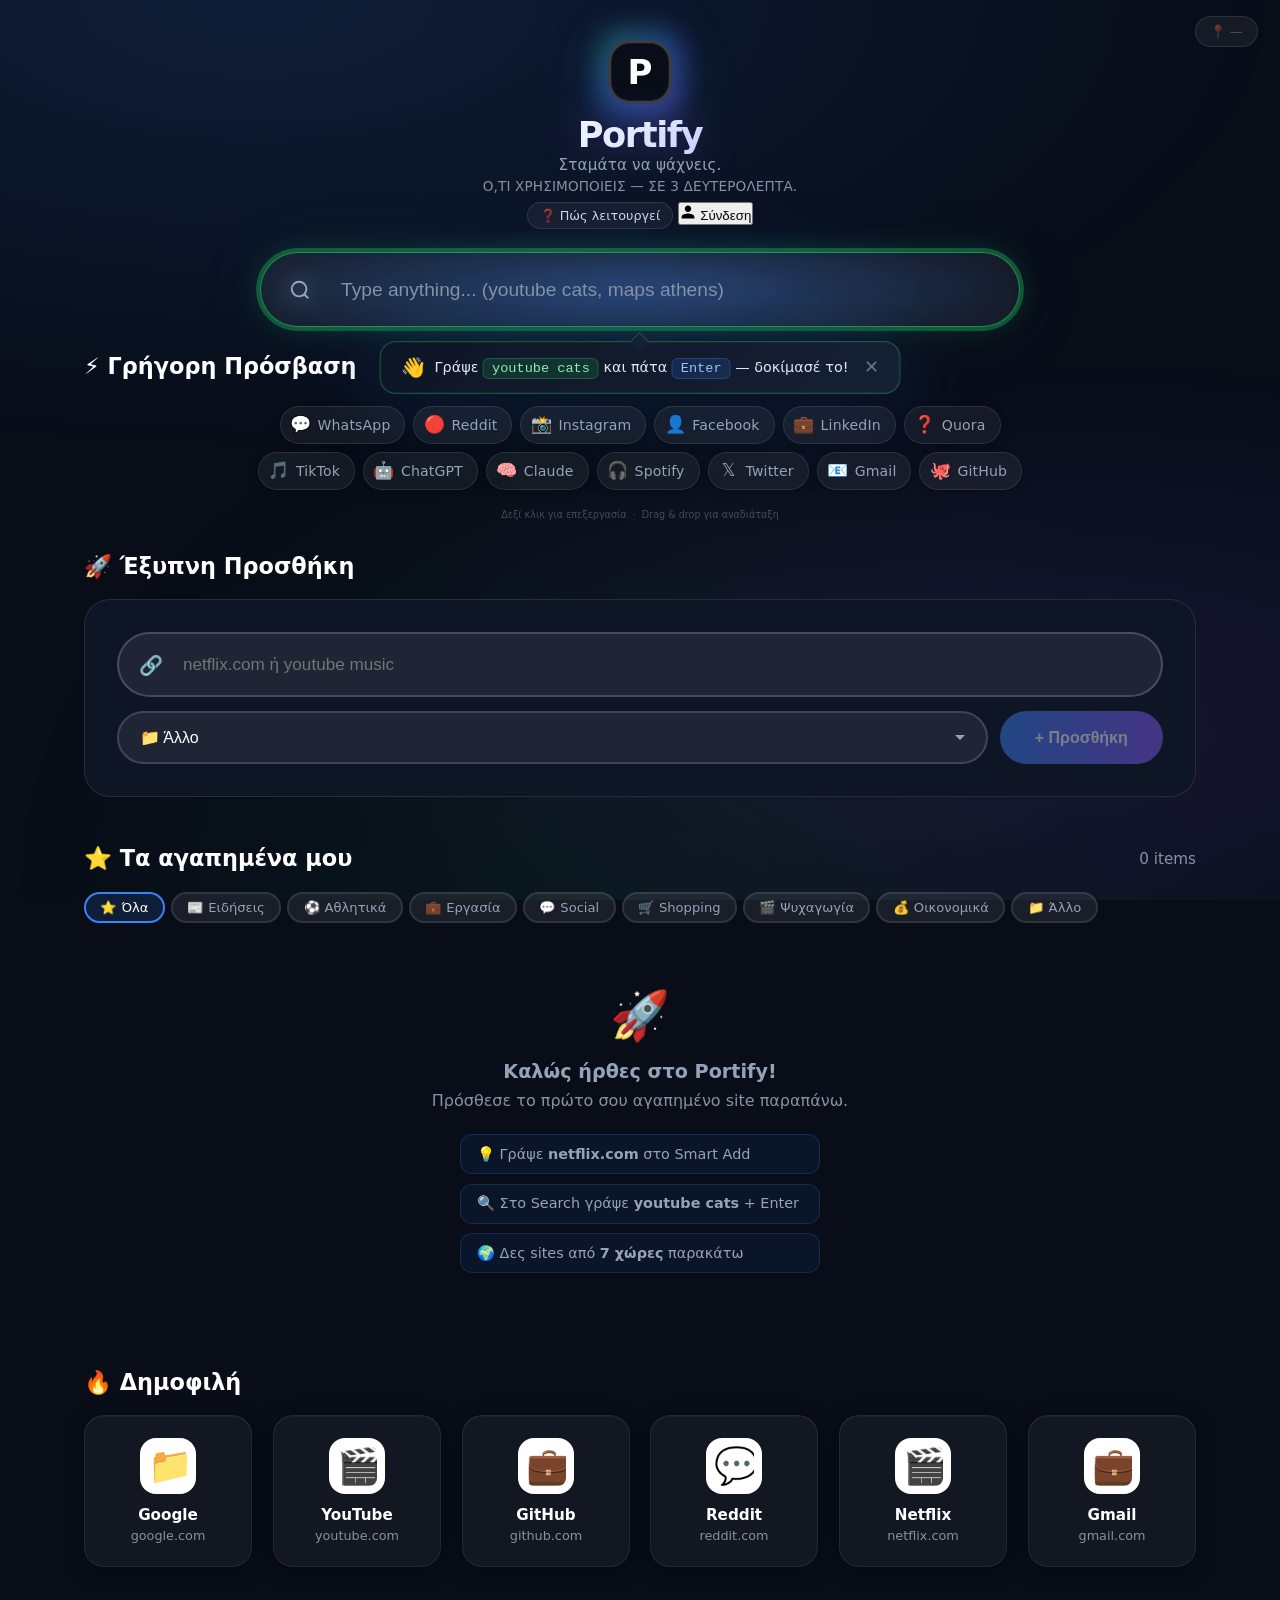
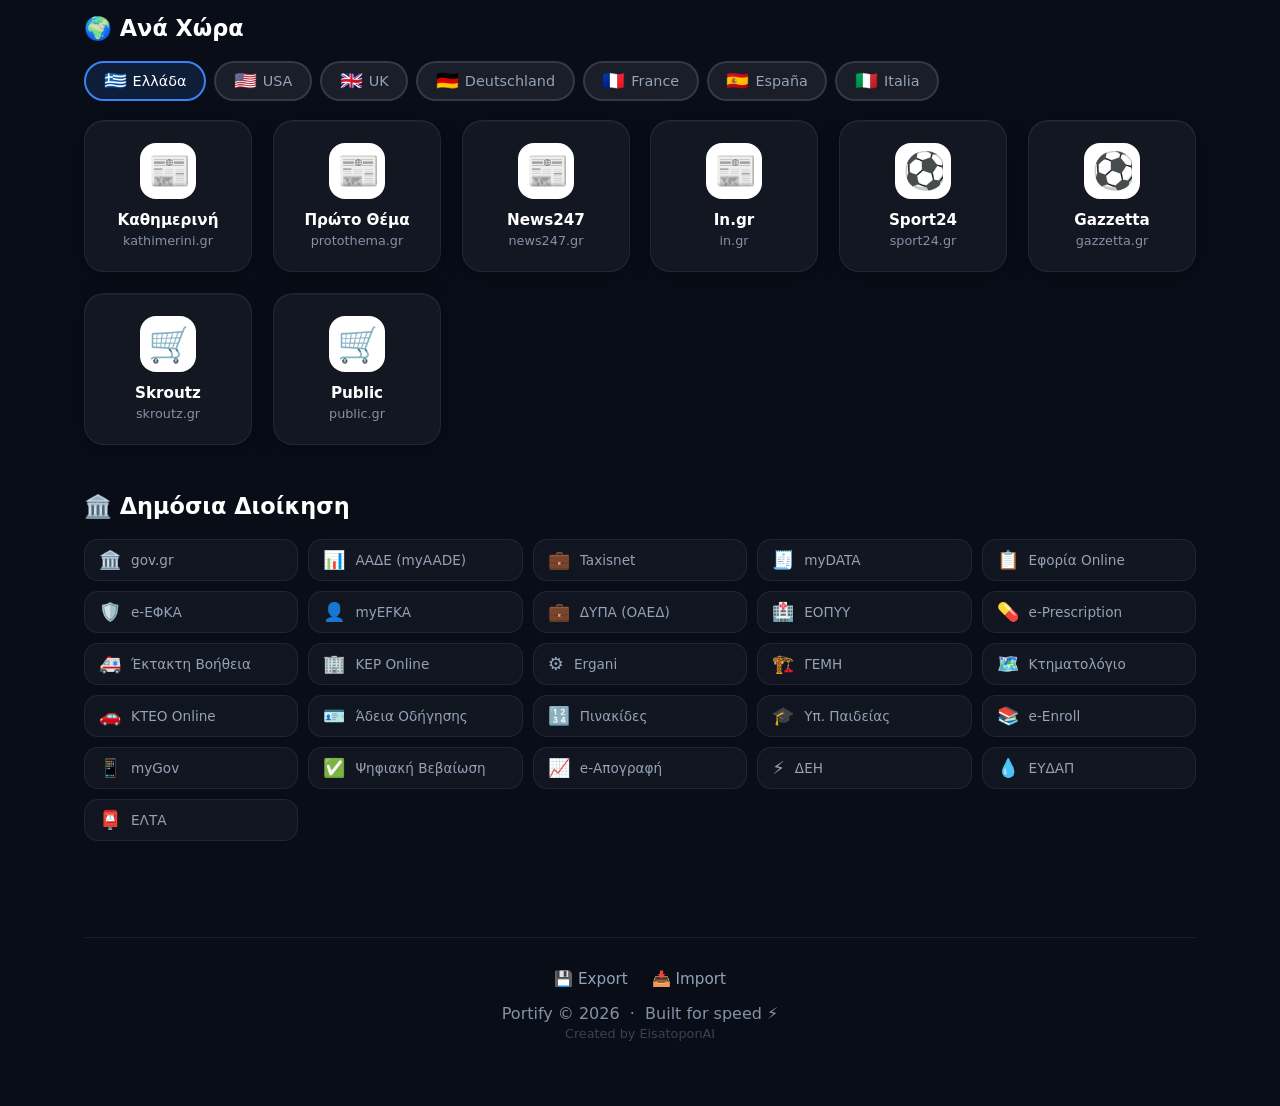
==== commit 428cdb3b: "Update index.html" ====
--- a/index.html
+++ b/index.html
@@ -41,6 +41,14 @@
         <a href="help.html" target="_blank" class="help-pill">
           <span style="opacity:0.6;">❓</span> Πώς λειτουργεί
         </a>
+      
+        <button id="authBtn" onclick="document.getElementById('authBtn').classList.contains('logged-in') ? portifySignOut() : portifySignIn()" class="auth-btn" title="Σύνδεση με Google" aria-label="Σύνδεση με Google">
+          <img id="authAvatar" src="" alt="" style="display:none;width:20px;height:20px;border-radius:50%;object-fit:cover;">
+          <svg width="16" height="16" viewBox="0 0 24 24" fill="none" class="auth-icon" aria-hidden="true">
+            <path d="M12 12c2.7 0 4.8-2.1 4.8-4.8S14.7 2.4 12 2.4 7.2 4.5 7.2 7.2 9.3 12 12 12zm0 2.4c-3.2 0-9.6 1.6-9.6 4.8v2.4h19.2v-2.4c0-3.2-6.4-4.8-9.6-4.8z" fill="currentColor"/>
+          </svg>
+          <span class="auth-label">Σύνδεση</span>
+        </button>
       </div>
     </div>
   </header>
@@ -232,6 +240,103 @@
 }
 </style>
 
+
+<!-- Firebase SDK -->
+<script type="module">
+  import { initializeApp } from "https://www.gstatic.com/firebasejs/12.11.0/firebase-app.js";
+  import { getAuth, GoogleAuthProvider, signInWithPopup, signOut, onAuthStateChanged } from "https://www.gstatic.com/firebasejs/12.11.0/firebase-auth.js";
+  import { getFirestore, doc, setDoc, getDoc } from "https://www.gstatic.com/firebasejs/12.11.0/firebase-firestore.js";
+
+  const firebaseConfig = {
+    apiKey: "AIzaSyCnRC6PUfsF3AxWDzCRJrPOSZ4qU7uV3lc",
+    authDomain: "portify-b8368.firebaseapp.com",
+    projectId: "portify-b8368",
+    storageBucket: "portify-b8368.firebasestorage.app",
+    messagingSenderId: "656886117341",
+    appId: "1:656886117341:web:b4b23ec7e705b342e97c34",
+    measurementId: "G-JYGS2GJPNM"
+  };
+
+  const app      = initializeApp(firebaseConfig);
+  const auth     = getAuth(app);
+  const db       = getFirestore(app);
+  const provider = new GoogleAuthProvider();
+
+  // ── Auth state listener ──
+  onAuthStateChanged(auth, async (user) => {
+    const btn    = document.getElementById('authBtn');
+    const avatar = document.getElementById('authAvatar');
+    if (!btn) return;
+
+    if (user) {
+      // Logged in
+      btn.title = 'Αποσύνδεση';
+      if (avatar) {
+        avatar.src   = user.photoURL || '';
+        avatar.style.display = 'block';
+        btn.querySelector('.auth-label').textContent = user.displayName?.split(' ')[0] || 'Λογαριασμός';
+      }
+      btn.classList.add('logged-in');
+
+      // Load bookmarks from Firestore
+      try {
+        const docRef  = doc(db, 'users', user.uid);
+        const docSnap = await getDoc(docRef);
+        if (docSnap.exists()) {
+          const data = docSnap.data();
+          if (data.bookmarks && Array.isArray(data.bookmarks)) {
+            // Merge with local — cloud wins
+            if (typeof State !== 'undefined') {
+              State.bookmarks = data.bookmarks;
+              await State.save();
+              State.render();
+            }
+          }
+          if (data.dock && Array.isArray(data.dock) && typeof QuickDock !== 'undefined') {
+            QuickDock.items = data.dock;
+            await Storage.set('portify_dock_items', data.dock);
+            QuickDock.render();
+          }
+        }
+      } catch(e) { console.warn('Firestore load error:', e); }
+
+    } else {
+      // Logged out
+      if (avatar) { avatar.style.display = 'none'; avatar.src = ''; }
+      btn.classList.remove('logged-in');
+      btn.querySelector('.auth-label').textContent = 'Σύνδεση';
+      btn.title = 'Σύνδεση με Google';
+    }
+  });
+
+  // ── Sign in ──
+  window.portifySignIn = async () => {
+    try {
+      await signInWithPopup(auth, provider);
+    } catch(e) {
+      if (e.code !== 'auth/popup-closed-by-user') console.error(e);
+    }
+  };
+
+  // ── Sign out ──
+  window.portifySignOut = async () => {
+    await signOut(auth);
+  };
+
+  // ── Sync to Firestore (called after save) ──
+  window.portifySync = async (bookmarks, dock) => {
+    const user = auth.currentUser;
+    if (!user) return;
+    try {
+      await setDoc(doc(db, 'users', user.uid), {
+        bookmarks: bookmarks || [],
+        dock:      dock      || [],
+        updatedAt: new Date().toISOString()
+      });
+    } catch(e) { console.warn('Firestore sync error:', e); }
+  };
+</script>
+
 <script src="script.js?v=3.6"></script>
 </body>
 </html>
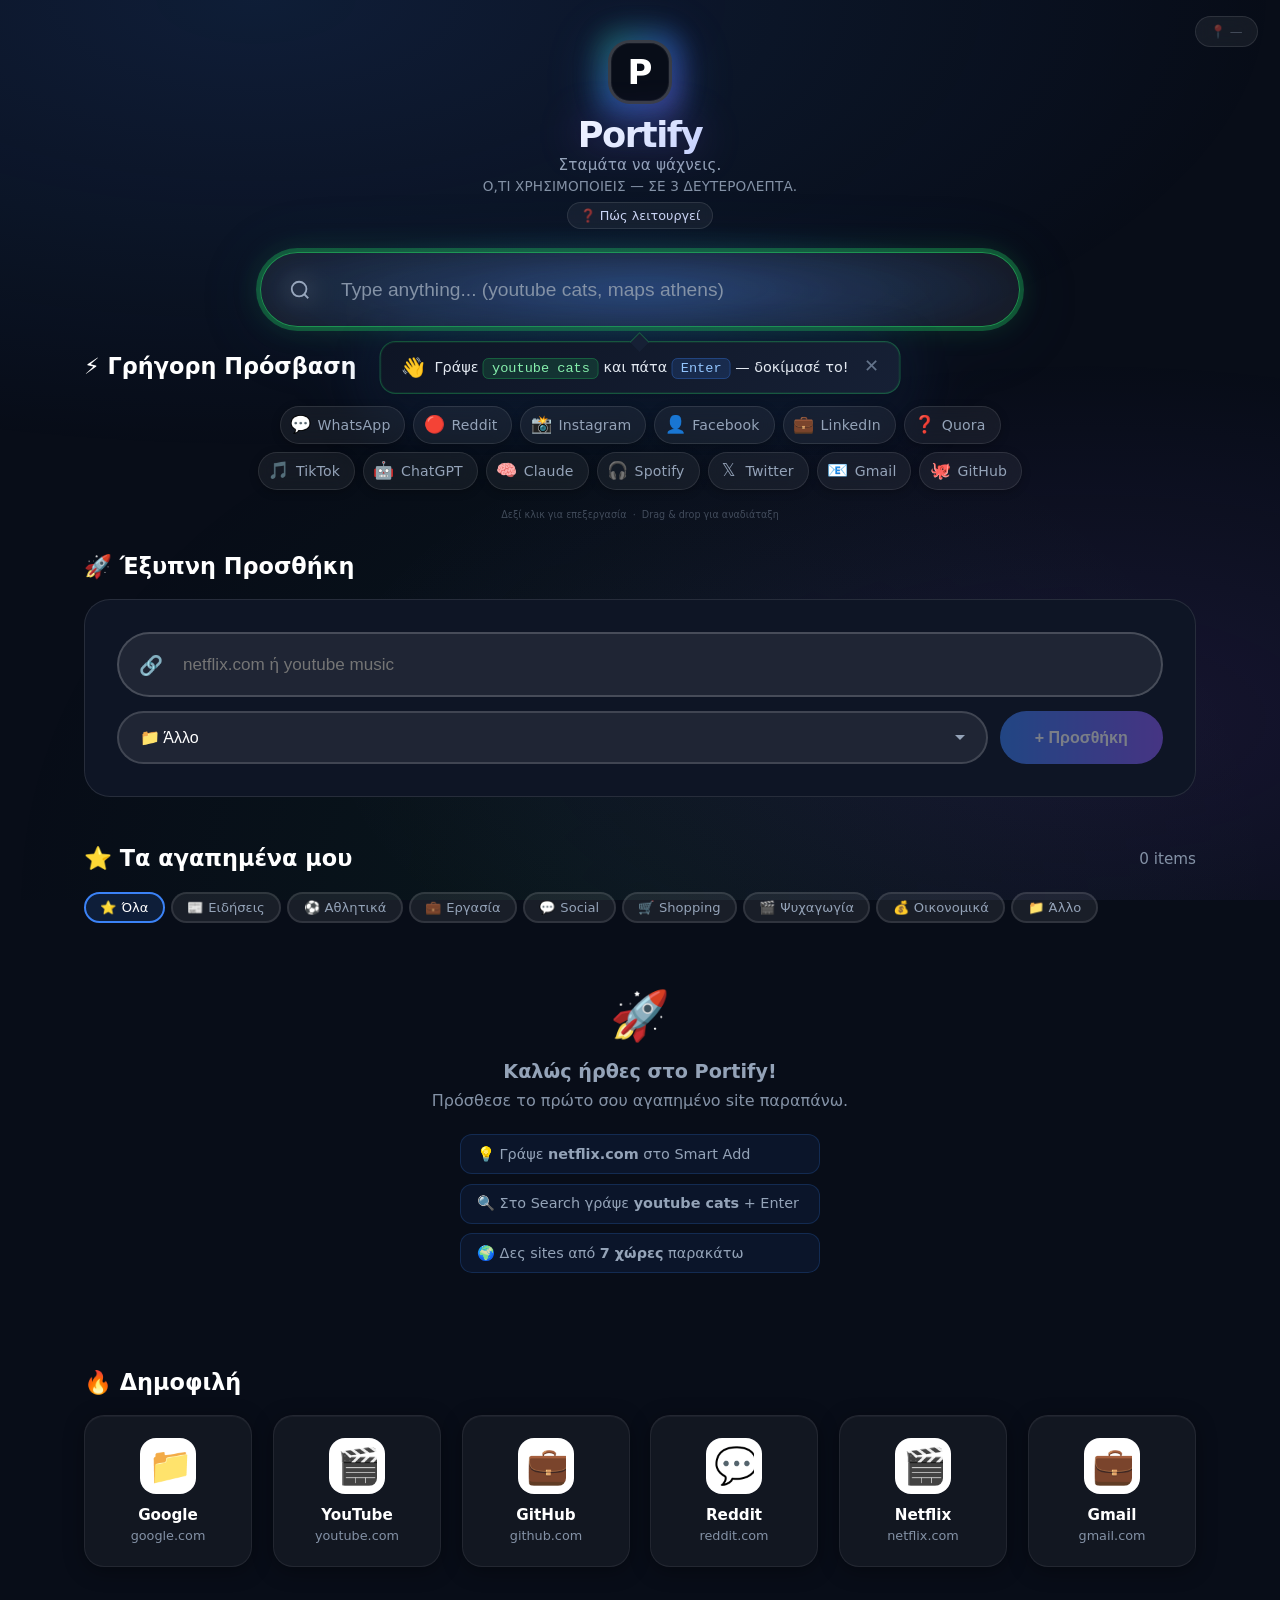
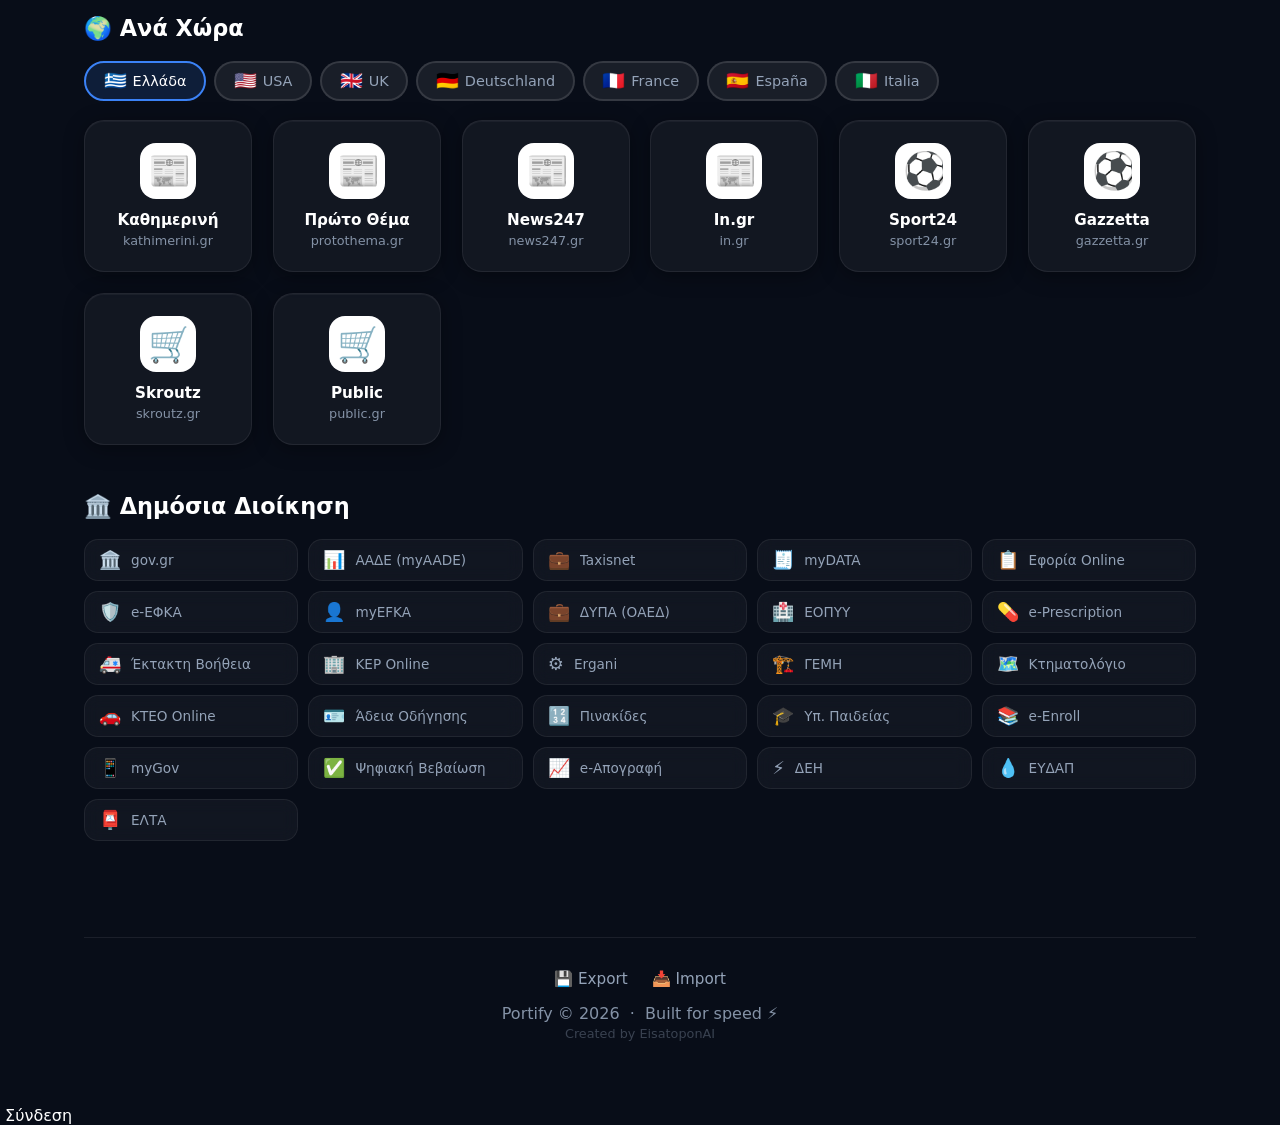
==== commit e2f84576: "Update index.html" ====
--- a/index.html
+++ b/index.html
@@ -42,13 +42,6 @@
           <span style="opacity:0.6;">❓</span> Πώς λειτουργεί
         </a>
       
-        <button id="authBtn" onclick="document.getElementById('authBtn').classList.contains('logged-in') ? portifySignOut() : portifySignIn()" class="auth-btn" title="Σύνδεση με Google" aria-label="Σύνδεση με Google">
-          <img id="authAvatar" src="" alt="" style="display:none;width:20px;height:20px;border-radius:50%;object-fit:cover;">
-          <svg width="16" height="16" viewBox="0 0 24 24" fill="none" class="auth-icon" aria-hidden="true">
-            <path d="M12 12c2.7 0 4.8-2.1 4.8-4.8S14.7 2.4 12 2.4 7.2 4.5 7.2 7.2 9.3 12 12 12zm0 2.4c-3.2 0-9.6 1.6-9.6 4.8v2.4h19.2v-2.4c0-3.2-6.4-4.8-9.6-4.8z" fill="currentColor"/>
-          </svg>
-          <span class="auth-label">Σύνδεση</span>
-        </button>
       </div>
     </div>
   </header>
@@ -194,6 +187,12 @@
 
 </div>
 
+<!-- AUTH BADGE (fixed top-right, below weather) -->
+<div id="authBadge" class="auth-badge" aria-label="Σύνδεση">
+  <img id="authAvatar" src="" alt="" class="auth-avatar">
+  <span id="authLabel" class="auth-badge-label">Σύνδεση</span>
+</div>
+
 <!-- TOAST -->
 <div id="toastContainer" class="toast-container" role="status" aria-live="polite" aria-atomic="true"></div>
 
@@ -264,19 +263,22 @@
 
   // ── Auth state listener ──
   onAuthStateChanged(auth, async (user) => {
-    const btn    = document.getElementById('authBtn');
+    const badge  = document.getElementById('authBadge');
     const avatar = document.getElementById('authAvatar');
-    if (!btn) return;
+    const label  = document.getElementById('authLabel');
+    if (!badge) return;
+
+    // Click handler
+    badge.onclick = () => user ? portifySignOut() : portifySignIn();
 
     if (user) {
-      // Logged in
-      btn.title = 'Αποσύνδεση';
-      if (avatar) {
-        avatar.src   = user.photoURL || '';
+      badge.title = 'Αποσύνδεση από ' + (user.displayName || '');
+      if (avatar && user.photoURL) {
+        avatar.src = user.photoURL;
         avatar.style.display = 'block';
-        btn.querySelector('.auth-label').textContent = user.displayName?.split(' ')[0] || 'Λογαριασμός';
       }
-      btn.classList.add('logged-in');
+      if (label) label.textContent = user.displayName?.split(' ')[0] || 'Λογαριασμός';
+      badge.classList.add('logged-in');
 
       // Load bookmarks from Firestore
       try {
@@ -303,9 +305,9 @@
     } else {
       // Logged out
       if (avatar) { avatar.style.display = 'none'; avatar.src = ''; }
-      btn.classList.remove('logged-in');
-      btn.querySelector('.auth-label').textContent = 'Σύνδεση';
-      btn.title = 'Σύνδεση με Google';
+      if (label) label.textContent = 'Σύνδεση';
+      badge.title = 'Σύνδεση με Google';
+      badge.classList.remove('logged-in');
     }
   });
 
--- a/style.css
+++ b/style.css
@@ -614,3 +614,50 @@
   .gov-card { padding: 9px 11px; font-size: 0.78rem; gap: 7px; }
   .gov-card-icon { font-size: 15px; }
 }
+
+/* ============================================
+   AUTH BUTTON
+   ============================================ */
+
+.header-inner {
+  position: relative;
+}
+
+.auth-btn {
+  display: inline-flex;
+  align-items: center;
+  gap: 7px;
+  margin-top: 10px;
+  padding: 7px 16px;
+  background: rgba(255,255,255,0.06);
+  border: 1px solid rgba(255,255,255,0.12);
+  border-radius: 999px;
+  color: var(--text-secondary);
+  font-family: inherit;
+  font-size: 0.82rem;
+  font-weight: 500;
+  cursor: pointer;
+  backdrop-filter: blur(8px);
+  transition: all 0.22s ease;
+}
+
+.auth-btn:hover {
+  background: rgba(255,255,255,0.10);
+  border-color: rgba(255,255,255,0.22);
+  color: var(--text-primary);
+  transform: translateY(-1px);
+}
+
+.auth-btn.logged-in {
+  border-color: rgba(34,197,94,0.35);
+  background: rgba(34,197,94,0.08);
+  color: #86efac;
+}
+
+.auth-btn.logged-in:hover {
+  background: rgba(239,68,68,0.10);
+  border-color: rgba(239,68,68,0.35);
+  color: #fca5a5;
+}
+
+.auth-icon { flex-shrink: 0; }
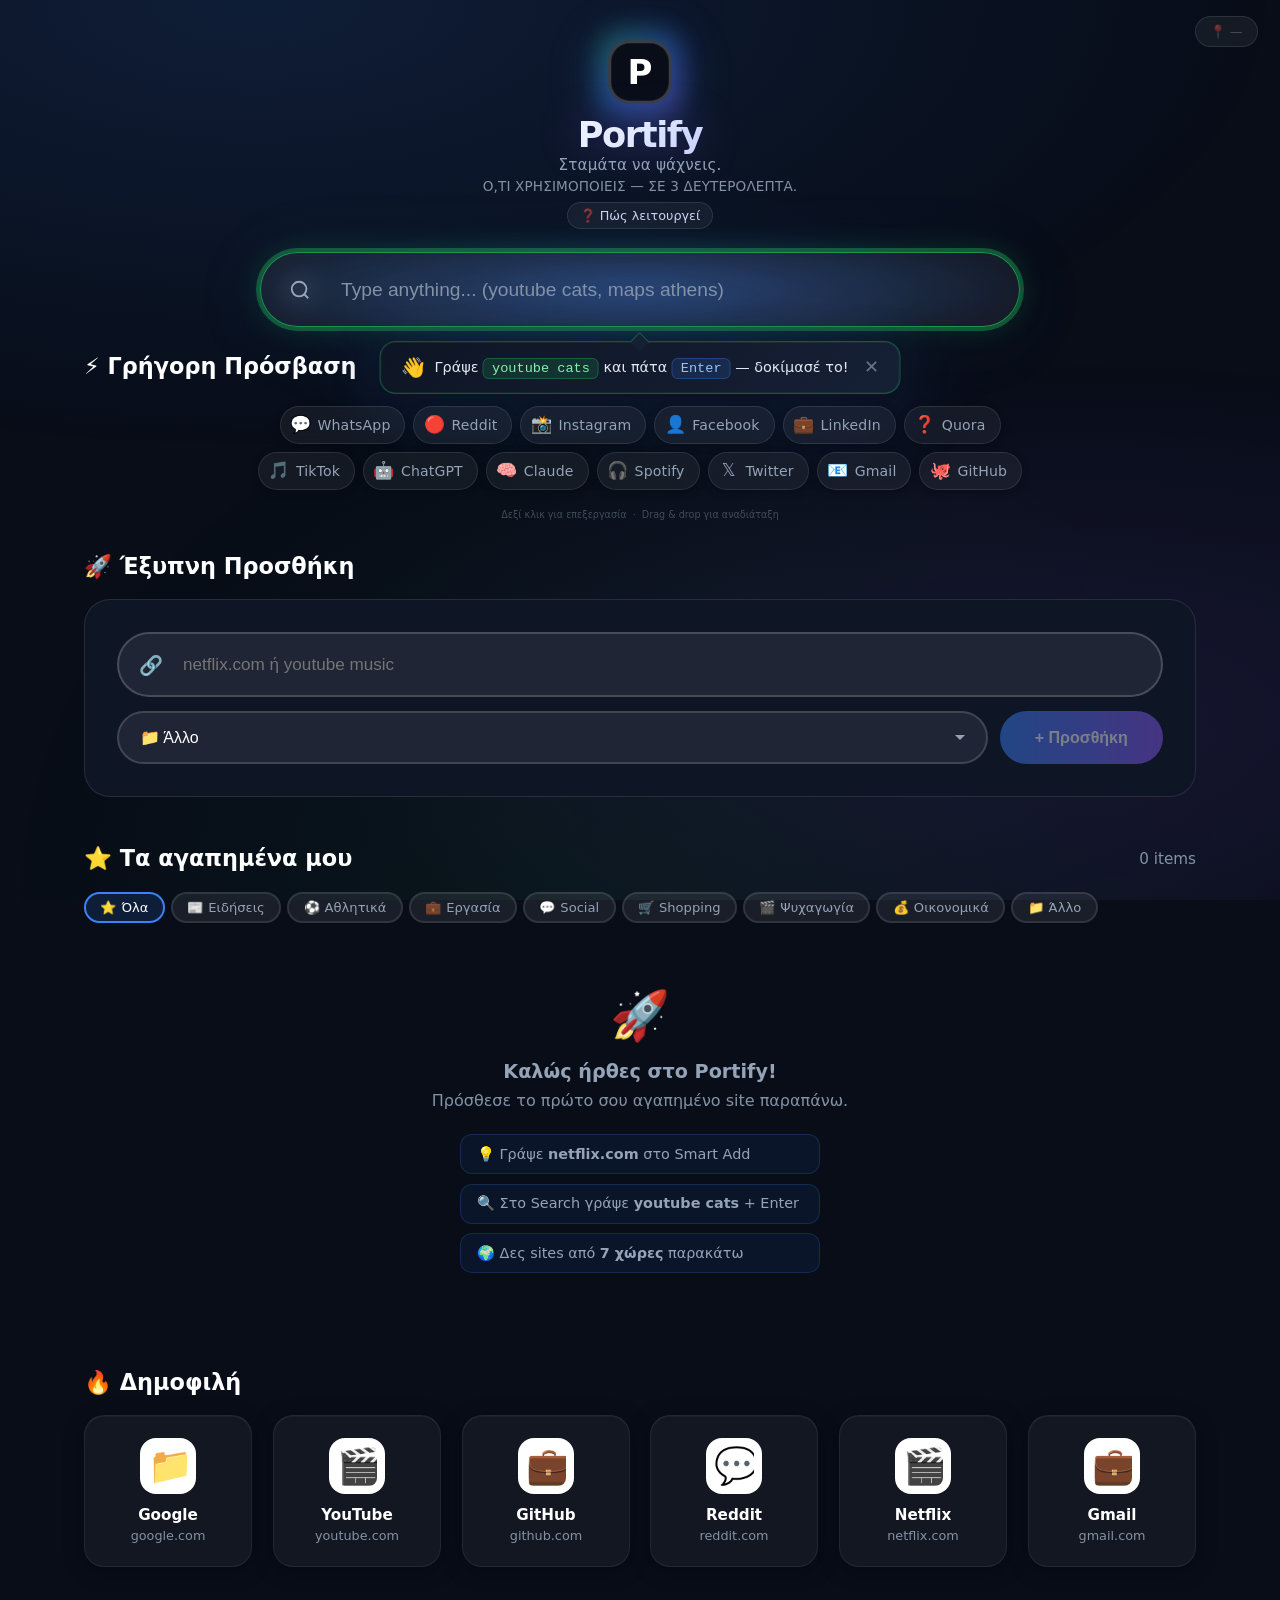
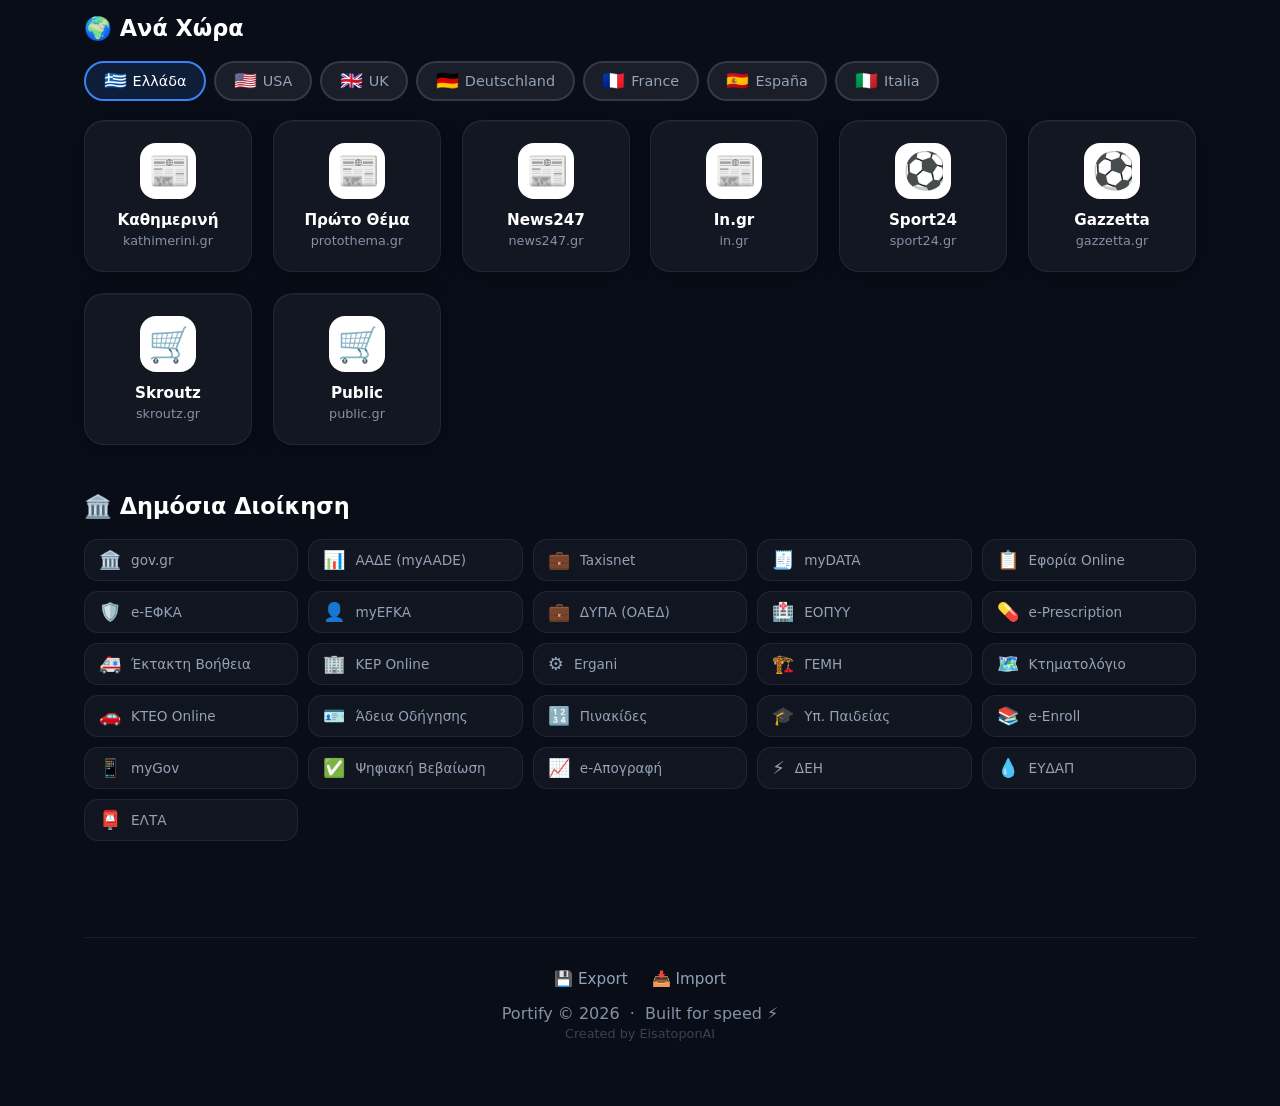
==== commit 16186a01: "Update index.html" ====
--- a/index.html
+++ b/index.html
@@ -187,12 +187,6 @@
 
 </div>
 
-<!-- AUTH BADGE (fixed top-right, below weather) -->
-<div id="authBadge" class="auth-badge" aria-label="Σύνδεση">
-  <img id="authAvatar" src="" alt="" class="auth-avatar">
-  <span id="authLabel" class="auth-badge-label">Σύνδεση</span>
-</div>
-
 <!-- TOAST -->
 <div id="toastContainer" class="toast-container" role="status" aria-live="polite" aria-atomic="true"></div>
 
@@ -270,6 +264,7 @@
 
     // Click handler
     badge.onclick = () => user ? portifySignOut() : portifySignIn();
+    badge.style.cursor = 'pointer';
 
     if (user) {
       badge.title = 'Αποσύνδεση από ' + (user.displayName || '');
--- a/style.css
+++ b/style.css
@@ -616,48 +616,65 @@
 }
 
 /* ============================================
-   AUTH BUTTON
+   AUTH BADGE — fixed top-right, below weather
    ============================================ */
 
-.header-inner {
-  position: relative;
-}
-
-.auth-btn {
-  display: inline-flex;
+.auth-badge {
+  position: fixed;
+  top: 3.2rem;        /* below weather badge */
+  right: 1.4rem;
+  display: flex;
   align-items: center;
   gap: 7px;
-  margin-top: 10px;
-  padding: 7px 16px;
-  background: rgba(255,255,255,0.06);
-  border: 1px solid rgba(255,255,255,0.12);
+  padding: 6px 14px;
+  background: rgba(255,255,255,0.05);
+  border: 1px solid rgba(255,255,255,0.09);
   border-radius: 999px;
-  color: var(--text-secondary);
-  font-family: inherit;
-  font-size: 0.82rem;
+  backdrop-filter: blur(12px);
+  font-family: system-ui, sans-serif;
+  font-size: 0.78rem;
   font-weight: 500;
+  color: var(--text-muted);
   cursor: pointer;
-  backdrop-filter: blur(8px);
+  z-index: 499;
   transition: all 0.22s ease;
-}
-
-.auth-btn:hover {
-  background: rgba(255,255,255,0.10);
-  border-color: rgba(255,255,255,0.22);
+  user-select: none;
+  animation: fadeDown 0.4s ease 0.3s both;
+}
+
+.auth-badge:hover {
+  background: rgba(255,255,255,0.09);
+  border-color: rgba(255,255,255,0.18);
   color: var(--text-primary);
   transform: translateY(-1px);
 }
 
-.auth-btn.logged-in {
-  border-color: rgba(34,197,94,0.35);
-  background: rgba(34,197,94,0.08);
+.auth-badge.logged-in {
+  border-color: rgba(34,197,94,0.28);
+  background: rgba(34,197,94,0.07);
   color: #86efac;
 }
 
-.auth-btn.logged-in:hover {
-  background: rgba(239,68,68,0.10);
-  border-color: rgba(239,68,68,0.35);
+.auth-badge.logged-in:hover {
+  background: rgba(239,68,68,0.08);
+  border-color: rgba(239,68,68,0.28);
   color: #fca5a5;
 }
 
-.auth-icon { flex-shrink: 0; }
+.auth-avatar {
+  width: 20px; height: 20px;
+  border-radius: 50%;
+  object-fit: cover;
+  display: none;
+  flex-shrink: 0;
+  border: 1px solid rgba(255,255,255,0.15);
+}
+
+.auth-badge-label {
+  letter-spacing: 0.01em;
+}
+
+@keyframes fadeDown {
+  from { opacity:0; transform:translateY(-6px); }
+  to   { opacity:1; transform:translateY(0); }
+}
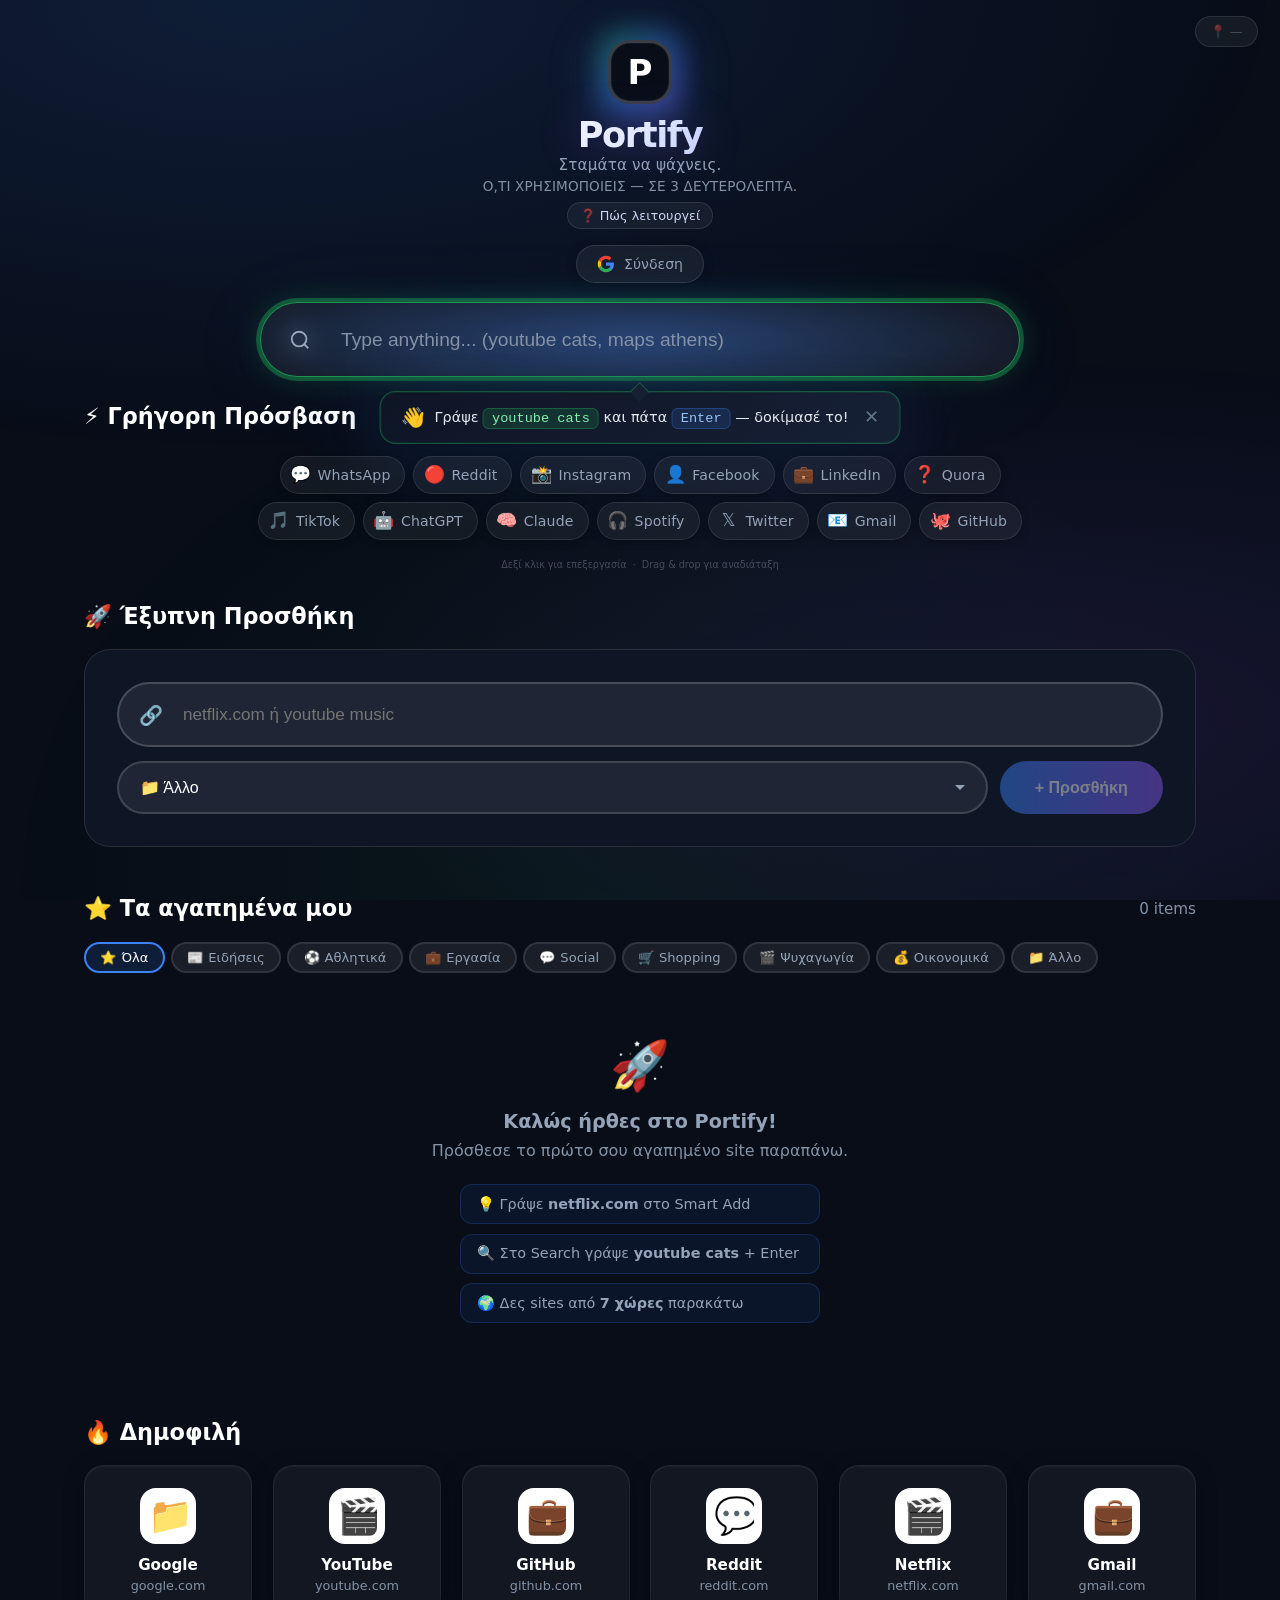
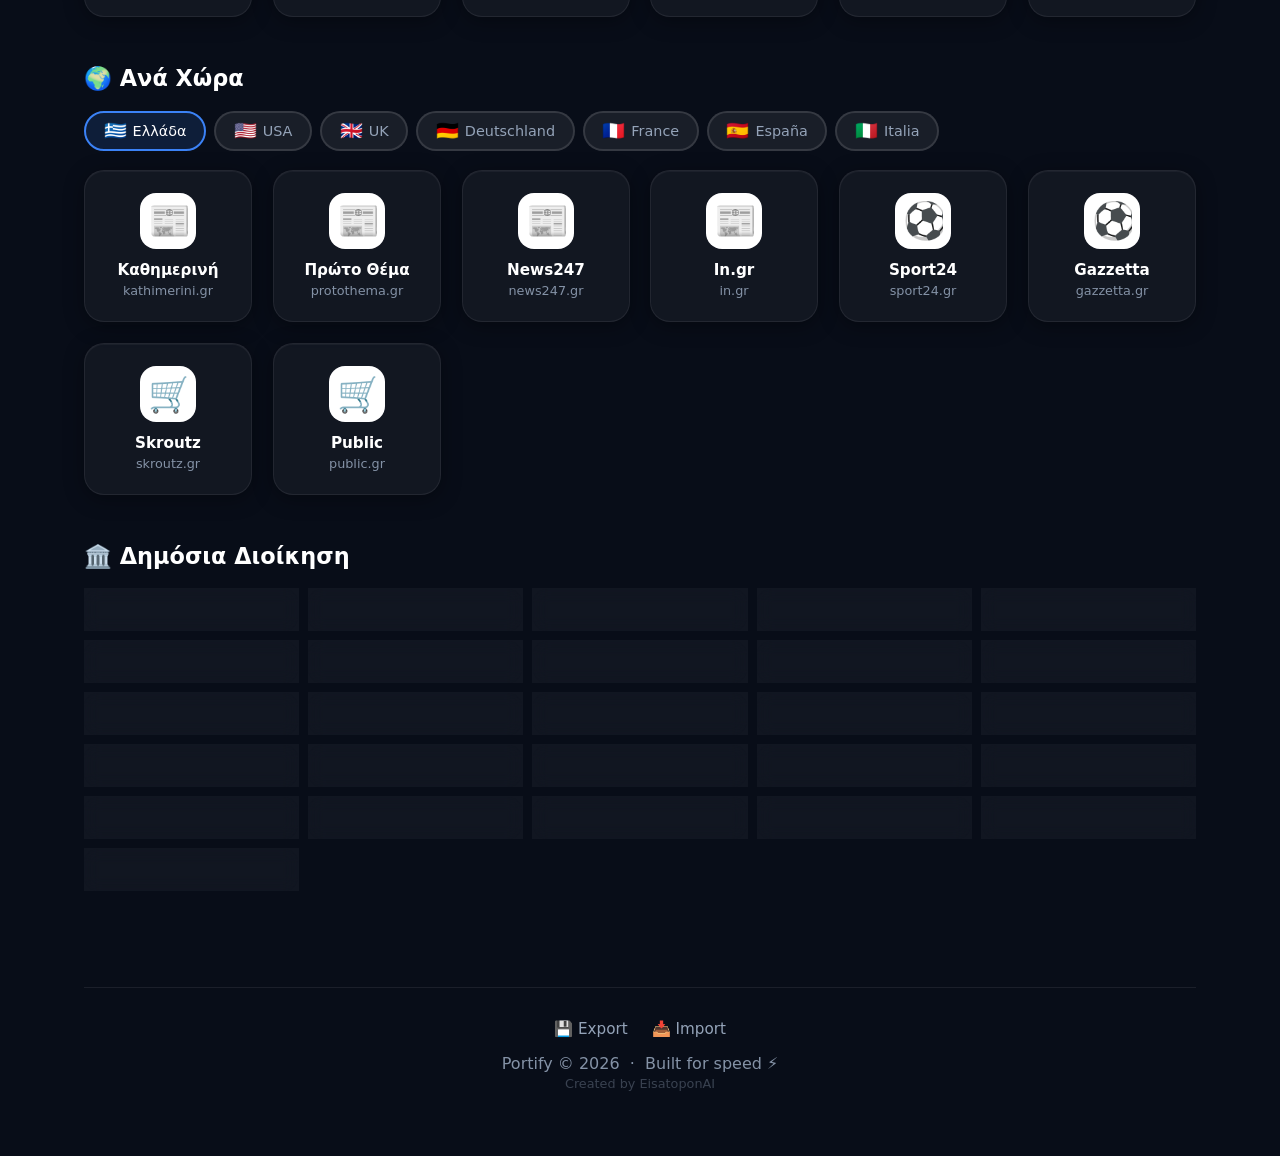
==== commit 70398955: "Update index.html" ====
--- a/index.html
+++ b/index.html
@@ -42,6 +42,17 @@
           <span style="opacity:0.6;">❓</span> Πώς λειτουργεί
         </a>
       
+      </div>
+      <!-- AUTH BADGE - Προστέθηκε εδώ -->
+      <div id="authBadge" class="auth-badge">
+        <svg class="google-g" viewBox="0 0 24 24">
+          <path fill="#4285F4" d="M22.56 12.25c0-.78-.07-1.53-.2-2.25H12v4.26h5.92c-.26 1.37-1.04 2.53-2.21 3.31v2.77h3.57c2.08-1.92 3.28-4.74 3.28-8.09z"/>
+          <path fill="#34A853" d="M12 23c2.97 0 5.46-.98 7.28-2.66l-3.57-2.77c-.98.66-2.23 1.06-3.71 1.06-2.86 0-5.29-1.93-6.16-4.53H2.18v2.84C3.99 20.53 7.7 23 12 23z"/>
+          <path fill="#FBBC05" d="M5.84 14.09c-.22-.66-.35-1.36-.35-2.09s.13-1.43.35-2.09V7.07H2.18C1.43 8.55 1 10.22 1 12s.43 3.45 1.18 4.93l2.85-2.22.81-.62z"/>
+          <path fill="#EA4335" d="M12 5.38c1.62 0 3.06.56 4.21 1.64l3.15-3.15C17.45 2.09 14.97 1 12 1 7.7 1 3.99 3.47 2.18 7.07l3.66 2.84c.87-2.6 3.3-4.53 6.16-4.53z"/>
+        </svg>
+        <img id="authAvatar" class="auth-avatar" src="" alt="">
+        <span id="authLabel">Σύνδεση</span>
       </div>
     </div>
   </header>
--- a/style.css
+++ b/style.css
@@ -616,65 +616,70 @@
 }
 
 /* ============================================
-   AUTH BADGE — fixed top-right, below weather
+   AUTH BADGE — in header, Google branded
    ============================================ */
 
 .auth-badge {
-  position: fixed;
-  top: 3.2rem;        /* below weather badge */
-  right: 1.4rem;
-  display: flex;
+  display: inline-flex;
   align-items: center;
-  gap: 7px;
-  padding: 6px 14px;
-  background: rgba(255,255,255,0.05);
-  border: 1px solid rgba(255,255,255,0.09);
+  gap: 9px;
+  margin-top: 12px;
+  padding: 9px 20px;
+  background: rgba(255,255,255,0.06);
+  border: 1px solid rgba(255,255,255,0.12);
   border-radius: 999px;
   backdrop-filter: blur(12px);
   font-family: system-ui, sans-serif;
-  font-size: 0.78rem;
+  font-size: 0.88rem;
   font-weight: 500;
-  color: var(--text-muted);
+  color: var(--text-secondary);
   cursor: pointer;
-  z-index: 499;
-  transition: all 0.22s ease;
+  transition: all 0.25s cubic-bezier(0.34,1.56,0.64,1);
   user-select: none;
-  animation: fadeDown 0.4s ease 0.3s both;
+  box-shadow: 0 2px 12px rgba(0,0,0,0.2);
 }
 
 .auth-badge:hover {
-  background: rgba(255,255,255,0.09);
-  border-color: rgba(255,255,255,0.18);
+  background: rgba(255,255,255,0.10);
+  border-color: rgba(255,255,255,0.22);
   color: var(--text-primary);
-  transform: translateY(-1px);
+  transform: translateY(-2px);
+  box-shadow: 0 6px 20px rgba(0,0,0,0.3);
 }
 
 .auth-badge.logged-in {
-  border-color: rgba(34,197,94,0.28);
-  background: rgba(34,197,94,0.07);
+  border-color: rgba(34,197,94,0.35);
+  background: rgba(34,197,94,0.08);
   color: #86efac;
 }
 
 .auth-badge.logged-in:hover {
-  background: rgba(239,68,68,0.08);
-  border-color: rgba(239,68,68,0.28);
+  background: rgba(239,68,68,0.10);
+  border-color: rgba(239,68,68,0.35);
   color: #fca5a5;
-}
+  box-shadow: 0 6px 20px rgba(239,68,68,0.15);
+}
+
+.google-g {
+  width: 18px; height: 18px;
+  flex-shrink: 0;
+  display: block;
+}
+
+.auth-badge.logged-in .google-g { display: none; }
 
 .auth-avatar {
-  width: 20px; height: 20px;
+  width: 24px; height: 24px;
   border-radius: 50%;
   object-fit: cover;
   display: none;
   flex-shrink: 0;
-  border: 1px solid rgba(255,255,255,0.15);
-}
+  border: 2px solid rgba(34,197,94,0.4);
+}
+
+.auth-badge.logged-in .auth-avatar { display: block; }
 
 .auth-badge-label {
   letter-spacing: 0.01em;
-}
-
-@keyframes fadeDown {
-  from { opacity:0; transform:translateY(-6px); }
-  to   { opacity:1; transform:translateY(0); }
-}
+  white-space: nowrap;
+}
